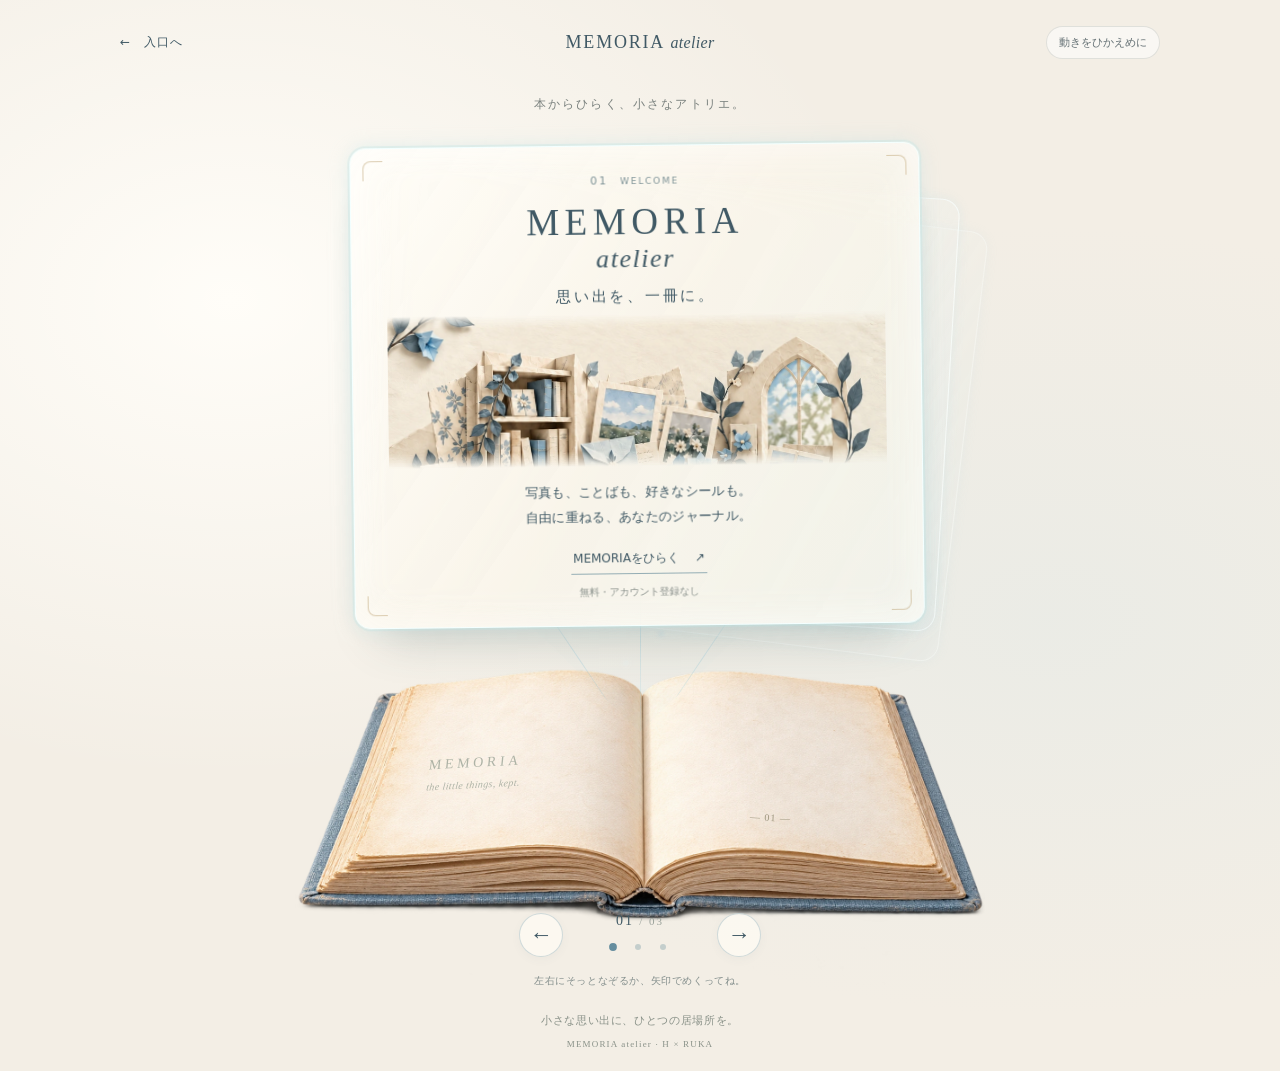
==== floating-journal.html @ fe7d0858 "Add a separate floating journal prototype with page-turn navigation" ====
<!doctype html>
<html lang="ja">
<head>
  <meta charset="utf-8">
  <meta name="viewport" content="width=device-width, initial-scale=1">
  <meta name="theme-color" content="#f7f3eb">
  <meta name="robots" content="noindex, nofollow">
  <title>浮かぶ本のアトリエ | MEMORIA atelier</title>
  <meta name="description" content="本をめくると、案内がふわっと浮かび上がるMEMORIAの小さな展示室。">
  <link rel="stylesheet" href="./floating-journal.css">
  <script src="./floating-journal.js" defer></script>
</head>
<body>
  <header class="room-header">
    <a class="back-link" href="./index.html"><span aria-hidden="true">←</span> 入口へ</a>
    <p>MEMORIA <em>atelier</em></p>
    <button class="motion-toggle" type="button" aria-pressed="false" hidden>動きをひかえめに</button>
  </header>
  <main class="exhibit">
    <p class="room-caption">本からひらく、小さなアトリエ。</p>
    <div class="scene" id="scene">
      <div class="floating-stack">
        <div class="echo-sheet echo-far" aria-hidden="true"></div>
        <div class="echo-sheet echo-near" aria-hidden="true"></div>
        <div class="floating-window" id="display" aria-busy="false">
          <span class="corner corner-tl" aria-hidden="true"></span><span class="corner corner-tr" aria-hidden="true"></span>
          <span class="corner corner-bl" aria-hidden="true"></span><span class="corner corner-br" aria-hidden="true"></span>
          <section class="panel welcome-panel" id="welcome" aria-labelledby="welcome-title">
            <p class="chapter">01 <span>WELCOME</span></p>
            <h1 id="welcome-title">MEMORIA <em>atelier</em></h1>
            <p class="intro-line">思い出を、一冊に。</p>
            <div class="paper-world" role="img" aria-label="紙の本棚や花、手紙が広がる折り紙のジャーナル"></div>
            <p class="panel-copy">写真も、ことばも、好きなシールも。<br>自由に重ねる、あなたのジャーナル。</p>
            <a class="ink-link" href="https://memoria-atelier-hxr.netlify.app/" target="_blank" rel="noopener noreferrer">MEMORIAをひらく <span aria-hidden="true">↗</span></a>
            <p class="quiet-note">無料・アカウント登録なし</p>
          </section>
          <section class="panel create-panel" id="create" aria-labelledby="create-title" hidden>
            <p class="chapter">02 <span>YOUR LITTLE WORLD</span></p>
            <h2 id="create-title">好きなものを、<br class="mobile-break">一枚に。</h2>
            <div class="little-collage" role="img" aria-label="紙に写真風の折り紙イラストとメモ、花の飾りを重ねたページづくりのイメージ">
              <div class="collage-photo"><div class="collage-photo-art"></div><span>a little memory</span></div>
              <div class="collage-note"><span>今日のかけら</span><i></i><i></i><i></i><em>好き、を集めて。</em></div>
              <img class="collage-flower" src="./assets/materials/transparent/flower-brooch.png" width="140" height="140" alt="">
              <span class="paper-tape" aria-hidden="true"></span>
            </div>
            <p class="example-caption">ページづくりのイメージ</p>
            <p class="panel-copy">写真・文字・シール・手書きを重ねて、<br>好きな場所に、好きな大きさで。</p>
            <a class="ink-link" href="./sticker-prompts.html">シールのプロンプト棚へ <span aria-hidden="true">→</span></a>
          </section>
          <section class="panel save-panel" id="save" aria-labelledby="save-title" hidden>
            <p class="chapter">03 <span>KEEP YOUR MEMORIES</span></p>
            <h2 id="save-title">大切な一冊を、<br>これからも。</h2>
            <div class="keepsake" aria-hidden="true"><div class="envelope-back"></div><div class="letter"><span>dear memories,</span><i></i><i></i><i></i></div><div class="envelope-front"></div><span class="seal">M</span></div>
            <p class="panel-copy">本や写真は、使っているブラウザの<br>端末内に保存されます。</p>
            <p class="backup-note">ときどき、本棚をバックアップ。<br>大切な一冊の、もうひとつの置き場所に。</p>
            <a class="ink-link" href="./security.html">保存と安心について <span aria-hidden="true">→</span></a>
          </section>
        </div>
      </div>
      <div class="book-base" aria-hidden="true">
        <div class="projection"><i></i><i></i><i></i><b></b></div>
        <img class="book-image" src="./assets/floating-journal/open-book.webp" width="1536" height="1024" alt="" fetchpriority="high">
        <div class="book-inscription"><span>MEMORIA</span><em>the little things, kept.</em></div>
        <div class="book-page-number">— <span id="book-number">01</span> —</div>
        <svg class="turning-leaf" viewBox="0 0 300 260" preserveAspectRatio="none"><defs><linearGradient id="leaf-paper"><stop stop-color="#c8ad86"/><stop offset=".12" stop-color="#f2e6d1"/><stop offset=".55" stop-color="#fff9ed"/><stop offset="1" stop-color="#dfc9a5"/></linearGradient><linearGradient id="leaf-fold"><stop stop-color="#937a57" stop-opacity=".3"/><stop offset=".18" stop-color="#d8bd95" stop-opacity="0"/><stop offset="1" stop-color="#80694a" stop-opacity=".1"/></linearGradient></defs><path d="M0 33 C42 0 85 0 126 4 L268 19 L300 230 C167 217 83 194 0 260Z" fill="url(#leaf-paper)" stroke="#e2cfb0"/><path d="M0 33 C42 0 85 0 126 4 L268 19 L300 230 C167 217 83 194 0 260Z" fill="url(#leaf-fold)"/></svg>
        <span class="spine-light"></span>
      </div>
    </div>
    <nav class="page-controls" aria-label="本をめくる" hidden>
      <button class="turn-button" id="previous" type="button" aria-label="前のページへ"><span aria-hidden="true">←</span></button>
      <div class="page-index"><p id="page-count">01 <span>/ 03</span></p><div class="page-dots"><button type="button" data-page="0" aria-label="1ページ目：ようこそ" aria-current="page"></button><button type="button" data-page="1" aria-label="2ページ目：ページづくり"></button><button type="button" data-page="2" aria-label="3ページ目：保存の案内"></button></div></div>
      <button class="turn-button" id="next" type="button" aria-label="次のページへ"><span aria-hidden="true">→</span></button>
    </nav>
    <p class="gesture-hint" hidden>左右にそっとなぞるか、矢印でめくってね。</p>
    <p class="sr-only" role="status" aria-live="polite" aria-atomic="true" id="page-announcement"></p>
    <noscript><p class="no-script-links"><a href="./index.html">入口のご案内へ</a> · <a href="./security.html">保存と安心について</a></p></noscript>
  </main>
  <footer class="room-footer">小さな思い出に、ひとつの居場所を。<span>MEMORIA atelier · H × RUKA</span></footer>
</body>
</html>
---- floating-journal.css ----
:root{color-scheme:light;--ink:#405965;--muted:#6f7b7e;--blue:#a7c6d7;--paper:#faf6ee;--gold:#baa580;--serif:Georgia,"Yu Mincho","Hiragino Mincho ProN","Noto Serif JP",serif}
*{box-sizing:border-box}body{margin:0;color:var(--ink);background:radial-gradient(ellipse at 18% 28%,#fffdf8 0,transparent 44%),radial-gradient(ellipse at 82% 58%,#dce7e75c,transparent 45%),#f3eee5;font-family:var(--serif);-webkit-font-smoothing:antialiased}a{color:inherit}button{font:inherit;color:inherit;cursor:pointer}button,a{-webkit-tap-highlight-color:transparent}a:focus-visible,button:focus-visible{outline:2px solid #4b879f;outline-offset:5px}button[aria-disabled=true]{cursor:default}[hidden]{display:none!important}.room-header{max-width:1100px;margin:auto;padding:24px 30px;display:grid;grid-template-columns:1fr auto 1fr;align-items:center;gap:18px}.room-header p{margin:0;font-size:18px;letter-spacing:.1em}.room-header em{font-weight:normal;font-size:16px;letter-spacing:.02em}.back-link{justify-self:start;text-decoration:none;font-family:system-ui,sans-serif;font-size:12px;letter-spacing:.08em;padding:10px 0}.back-link span{margin-right:8px}.motion-toggle{justify-self:end;border:1px solid #a3a9a34d;background:#fff8;border-radius:30px;padding:8px 12px;font:11px system-ui,sans-serif;color:#657175}.motion-toggle[aria-pressed=true]{background:#e3eced;border-color:#8eacb7}.exhibit{max-width:1000px;margin:auto;padding:0 22px;text-align:center}.room-caption{font-size:12px;letter-spacing:.18em;color:#7a817e;margin:6px 0 36px}.scene{position:relative;isolation:isolate;touch-action:pan-y;user-select:none}.floating-stack{position:relative;width:min(570px,82%);margin:auto;z-index:3;perspective:1400px;animation:rise-in 950ms both}.echo-sheet{position:absolute;inset:6% 0 4%;border:1px solid #f8ffffc9;border-radius:18px;background:linear-gradient(115deg,#fdfbf491,#d8e9ed35);box-shadow:0 0 12px #b4dce54d;pointer-events:none}.echo-near{transform:translate(23px,8px) rotate(3.5deg);opacity:.8}.echo-far{transform:translate(40px,23px) rotate(7deg);opacity:.4}.floating-window{position:relative;min-height:465px;border:1px solid #f3ffff;border-radius:16px;background:linear-gradient(125deg,#fffdf7f2,#f9f4e9e8 50%,#f1f2eae6);box-shadow:0 0 0 2px #c1e2e45c,0 0 20px #bedfe36b,0 32px 46px -28px #3b555651,inset 0 0 40px #ffffff9c;transform:rotate(-.7deg);transform-origin:50% 100%;transition:box-shadow .3s;backdrop-filter:blur(8px);-webkit-backdrop-filter:blur(8px)}.corner{position:absolute;width:20px;height:20px;border-color:#c0a7798c;border-style:solid;pointer-events:none;z-index:2}.corner-tl{left:12px;top:12px;border-width:1px 0 0 1px;border-radius:8px 0 0 0}.corner-tr{right:12px;top:12px;border-width:1px 1px 0 0;border-radius:0 8px 0 0}.corner-bl{left:12px;bottom:12px;border-width:0 0 1px 1px;border-radius:0 0 0 8px}.corner-br{right:12px;bottom:12px;border-width:0 1px 1px 0;border-radius:0 0 8px 0}.panel{padding:28px 35px 26px;min-height:465px;display:flex;flex-direction:column;align-items:center;justify-content:flex-start}.chapter{display:flex;gap:12px;align-items:center;font:11px system-ui,sans-serif;letter-spacing:.18em;color:#7d9296;margin:0 0 15px}.chapter>span{font-size:9px;letter-spacing:.2em}.panel h1{font-size:37px;letter-spacing:.15em;font-weight:normal;line-height:1.1;margin:0}.panel h1 em{display:block;font-size:26px;letter-spacing:.06em;line-height:1.2}.intro-line{font-size:15px;letter-spacing:.18em;margin:13px 0 0}.paper-world{width:100%;height:162px;background:url('./assets/origami/journal-ivory.webp') center 7%/100% auto no-repeat;mix-blend-mode:multiply;mask-image:linear-gradient(transparent,#000 8%,#000 90%,transparent);-webkit-mask-image:linear-gradient(transparent,#000 8%,#000 90%,transparent);margin:8px 0 5px}.panel-copy{font:13px/1.9 system-ui,sans-serif;letter-spacing:.025em;margin:9px 0 15px}.ink-link{font:12px/1.5 system-ui,sans-serif;text-decoration:none;border-bottom:1px solid #94adb4;padding:5px 2px 6px;display:inline-flex;align-items:center;gap:16px}.ink-link:hover{border-color:#466a7a;color:#234d60}.quiet-note{font:10px system-ui,sans-serif;color:#89908b;margin:11px 0 0}.panel h2{font-size:27px;font-weight:normal;line-height:1.6;letter-spacing:.08em;margin:4px 0 6px}.mobile-break{display:none}.little-collage{position:relative;width:100%;max-width:370px;height:215px;margin:8px 0 0}.collage-photo{position:absolute;left:4%;top:10px;width:56%;height:172px;background:#fffaf0;padding:9px 9px 21px;box-shadow:1px 5px 9px #695c3829;transform:rotate(-7deg)}.collage-photo-art{width:100%;height:100%;background:url('./assets/origami/journal-ivory.webp') center 2%/150% auto}.collage-photo span{font-size:12px;font-style:italic;line-height:20px;color:#738c95}.collage-note{position:absolute;right:2%;top:43px;width:49%;height:147px;padding:21px 15px;background:#efe7d4;box-shadow:2px 3px 8px #695c3826;transform:rotate(7deg);text-align:left}.collage-note span{font-size:12px;letter-spacing:.05em}.collage-note i{display:block;border-bottom:1px solid #b2a68d66;margin-top:13px;width:95%}.collage-note i:nth-of-type(3){width:65%}.collage-note em{font-size:10px;color:#7f8e8c;display:block;margin-top:11px}.collage-flower{position:absolute;width:82px;height:82px;object-fit:contain;right:1%;bottom:7px;transform:rotate(14deg)}.paper-tape{position:absolute;top:1px;left:19%;width:64px;height:23px;background:#b5d0d170;transform:rotate(-13deg);border:1px solid #a4c2c32e}.example-caption{font:9px system-ui,sans-serif;color:#89908b;margin:0 0 5px}.keepsake{width:195px;height:135px;position:relative;margin:17px 0 21px;transform:rotate(-5deg)}.envelope-back{position:absolute;inset:30px 0 0;background:#acc3cc;box-shadow:2px 5px 9px #52666c26;border-radius:2px}.letter{position:absolute;left:15px;right:15px;top:0;bottom:18px;background:#fff9ed;border:1px solid #d9ccb7;transform:rotate(3deg);padding:14px 14px;text-align:left;box-shadow:0 1px 4px #43545324}.letter span{font-size:13px;font-style:italic}.letter i{display:block;border-bottom:1px solid #9caeaa55;width:90%;margin-top:11px}.envelope-front{position:absolute;inset:30px 0 0;clip-path:polygon(0 0,50% 56%,100% 0,100% 100%,0 100%);background:linear-gradient(30deg,#7e9faf,#d2e1e5 49.5%,#b0cad2 50%,#dbe5e6);border:1px solid #72909f6b;border-radius:2px}.seal{position:absolute;bottom:22px;left:calc(50% - 17px);background:#d8c5a0;border:3px double #efdfb8;border-radius:50%;width:34px;height:34px;line-height:27px;color:#9a815c;font-size:15px;box-shadow:1px 2px 3px #5c696733}.backup-note{font:12px/1.9 system-ui,sans-serif;color:#7d8580;margin:0 0 18px}.book-base{width:min(740px,100%);aspect-ratio:3/1.25;position:relative;margin:23px auto 0;z-index:2;pointer-events:none;perspective:1100px}.book-image{position:absolute;top:-24%;left:0;width:100%;height:auto}.projection{position:absolute;left:22%;top:-30%;width:56%;height:65%;z-index:1;background:linear-gradient(#c9e8ec00,#c9e8ec18);clip-path:polygon(0 0,100% 0,50% 100%);opacity:.65}.projection i{position:absolute;height:120%;width:1px;bottom:-10%;left:50%;transform-origin:50% 100%;background:linear-gradient(transparent,#97c9da85,transparent);transform:rotate(-34deg)}.projection i:nth-child(2){transform:rotate(34deg)}.projection i:nth-child(3){transform:rotate(0)}.projection b{position:absolute;width:4px;height:4px;background:#e9fbff;top:32%;left:35%;border-radius:50%;box-shadow:0 0 7px #95dafa,77px 27px 4px #b7dce9,42px 56px 5px #e5f6ff}.book-inscription{position:absolute;left:10%;top:43%;width:32%;transform:rotate(-3deg) skewX(-9deg);color:#8e998c;display:flex;flex-direction:column;gap:8px;opacity:.7}.book-inscription span{font-size:clamp(9px,1.6vw,14px);letter-spacing:.26em}.book-inscription em{font-size:clamp(6px,1.2vw,10px);letter-spacing:.04em}.book-page-number{position:absolute;left:66%;top:63%;font-size:10px;letter-spacing:.1em;color:#9e967f;transform:rotate(3deg)}.spine-light{position:absolute;top:18%;left:49.3%;width:1.4%;height:48%;background:#cbecf7;opacity:.25;filter:blur(4px);border-radius:50%}.turning-leaf{position:absolute;left:50%;top:14%;width:44%;height:69%;visibility:hidden;transform-origin:0 50%;z-index:4;backface-visibility:visible;filter:drop-shadow(1px 5px 3px #735e4926)}.turn-forward .turning-leaf{visibility:visible;animation:leaf-forward 760ms cubic-bezier(.3,.08,.27,1) both}.turn-back .turning-leaf{visibility:visible;animation:leaf-back 760ms cubic-bezier(.3,.08,.27,1) both}.leaving .floating-window{animation:panel-out 270ms ease-in both}.arriving .floating-window{animation:panel-in 510ms cubic-bezier(.16,.7,.32,1) both}.turn-forward .projection,.turn-back .projection{animation:light-breathe 760ms both}.page-controls{display:flex;align-items:center;justify-content:center;gap:37px;position:relative;margin:-6px auto 0;z-index:5}.turn-button{border:1px solid #9db7bf77;background:#fffcf6b3;border-radius:50%;width:44px;height:44px;box-shadow:0 3px 10px #5d707b0c;font-size:23px;line-height:1;transition:background .2s,transform .2s}.turn-button:hover{background:#e4eff0;transform:translateY(-2px)}.turn-button:active{transform:scale(.95)}.page-index{min-width:80px}#page-count{font-size:14px;letter-spacing:.14em;margin:0 0 8px}#page-count span{color:#9aa19a;font-size:11px}.page-dots{display:flex;gap:3px;justify-content:center}.page-dots button{width:22px;height:20px;border:0;background:transparent;padding:6px}.page-dots button:after{content:"";display:block;width:6px;height:6px;background:#c4cecc;border-radius:50%;transition:background .2s,transform .2s}.page-dots button[aria-current=page]:after{background:#658d9e;transform:scale(1.3)}.gesture-hint{font:10px/1.6 system-ui,sans-serif;letter-spacing:.06em;color:#838e8c;margin:16px 0 0}.room-footer{text-align:center;font-size:11px;color:#8a9289;letter-spacing:.06em;padding:29px 15px 22px}.room-footer span{display:block;font-size:9px;margin-top:11px;letter-spacing:.13em}.sr-only{position:absolute;width:1px;height:1px;overflow:hidden;clip-path:inset(50%);white-space:nowrap}.no-script-links{font-size:12px}.reduce-motion .floating-stack{animation:none}.reduce-motion .floating-window{transform:none}.reduce-motion .echo-sheet{transition:none}
@keyframes rise-in{from{opacity:0;transform:translateY(25px)}to{opacity:1;transform:translateY(0)}}
@keyframes leaf-forward{0%{transform:rotateY(0deg);opacity:0}10%{opacity:1}46%{transform:rotateY(-83deg) rotateZ(-4deg) scaleY(1.1)}90%{opacity:1}100%{transform:rotateY(-180deg);opacity:0}}
@keyframes leaf-back{0%{transform:rotateY(-180deg);opacity:0}10%{opacity:1}46%{transform:rotateY(-83deg) rotateZ(-4deg) scaleY(1.1)}90%{opacity:1}100%{transform:rotateY(0deg);opacity:0}}
@keyframes panel-out{from{opacity:1;transform:rotate(-.7deg) translateY(0)}to{opacity:0;transform:rotate(1deg) translateY(20px) scale(.97)}}
@keyframes panel-in{from{opacity:0;transform:translateY(25px) scale(.97)}to{opacity:1;transform:rotate(-.7deg) translateY(0) scale(1)}}
@keyframes light-breathe{0%,100%{opacity:.65}40%{opacity:.1}70%{opacity:1}}
@media(min-width:900px){.exhibit{padding-top:5px}.book-base{margin-top:5px;width:690px}.room-caption{margin-bottom:32px}.floating-window,.panel{min-height:455px}.room-footer{padding-top:24px}.paper-world{height:152px}}
@media(max-width:600px){.room-header{padding:15px 18px;grid-template-columns:1fr auto;gap:8px}.room-header p{font-size:14px;grid-column:2;grid-row:1}.room-header em{font-size:13px}.motion-toggle{grid-column:2;grid-row:2;font-size:10px;padding:6px 9px}.back-link{grid-row:1 / span 2}.exhibit{padding:0 16px}.room-caption{font-size:10px;margin:4px 0 26px;letter-spacing:.12em}.floating-stack{width:calc(100% - 12px);max-width:440px}.echo-near{transform:translate(9px,5px) rotate(2deg)}.echo-far{transform:translate(14px,13px) rotate(3.5deg)}.floating-window,.panel{min-height:407px}.floating-window{border-radius:12px;transform:rotate(-.5deg)}.panel{padding:23px 21px 22px}.chapter{font-size:10px;margin-bottom:14px}.chapter>span{font-size:8px}.panel h1{font-size:30px;letter-spacing:.12em}.panel h1 em{font-size:24px}.intro-line{font-size:13px;margin:12px 0 3px}.paper-world{height:125px;background-size:110% auto;background-position:center 8%;margin:7px 0 1px}.panel-copy{font-size:11.5px;margin:9px 0 12px;line-height:1.9}.ink-link{font-size:11px;gap:10px}.quiet-note{font-size:9px;margin-top:10px}.panel h2{font-size:23px;line-height:1.5;margin:1px 0 5px}.little-collage{height:183px;margin-top:8px}.collage-photo{height:146px;padding:7px 7px 20px;left:1%;width:59%}.collage-note{height:128px;right:0;top:35px;width:50%;padding:15px 11px}.collage-note span{font-size:10px}.collage-note em{font-size:9px}.collage-note i{margin-top:11px}.collage-flower{width:68px;height:68px;right:-5px;bottom:1px}.example-caption{font-size:8px;margin:0 0 5px}.paper-tape{width:50px;height:19px}.keepsake{width:165px;height:117px;margin:16px 0}.letter{padding:10px}.letter span{font-size:11px}.backup-note{font-size:11px;margin-bottom:13px}.book-base{width:calc(100% + 24px);max-width:none;margin:24px -12px 0;aspect-ratio:3/1.25}.projection{top:-46%;height:85%}.book-inscription{top:42%;gap:5px}.book-inscription span{font-size:8px}.book-inscription em{font-size:6px}.book-page-number{font-size:8px}.page-controls{margin:4px auto 0;gap:27px}.gesture-hint{font-size:9px;margin-top:13px}.room-footer{padding-top:23px;font-size:10px}.room-footer span{font-size:8px}.corner{width:16px;height:16px}}
@media(max-width:350px){.exhibit{padding:0 12px}.room-header{padding:12px 15px}.room-caption{margin-bottom:23px}.panel{padding:21px 17px 20px}.panel h1{font-size:28px}.panel h2{font-size:21px}.paper-world{height:116px}.panel-copy{font-size:10.5px}.floating-window,.panel{min-height:397px}.little-collage{height:176px}.ink-link{font-size:10.5px}.backup-note{font-size:10px}}
@media(prefers-reduced-motion:reduce){*,*:before,*:after{animation:none!important;transition:none!important;scroll-behavior:auto!important}.floating-window{transform:none}.turning-leaf{display:none}}
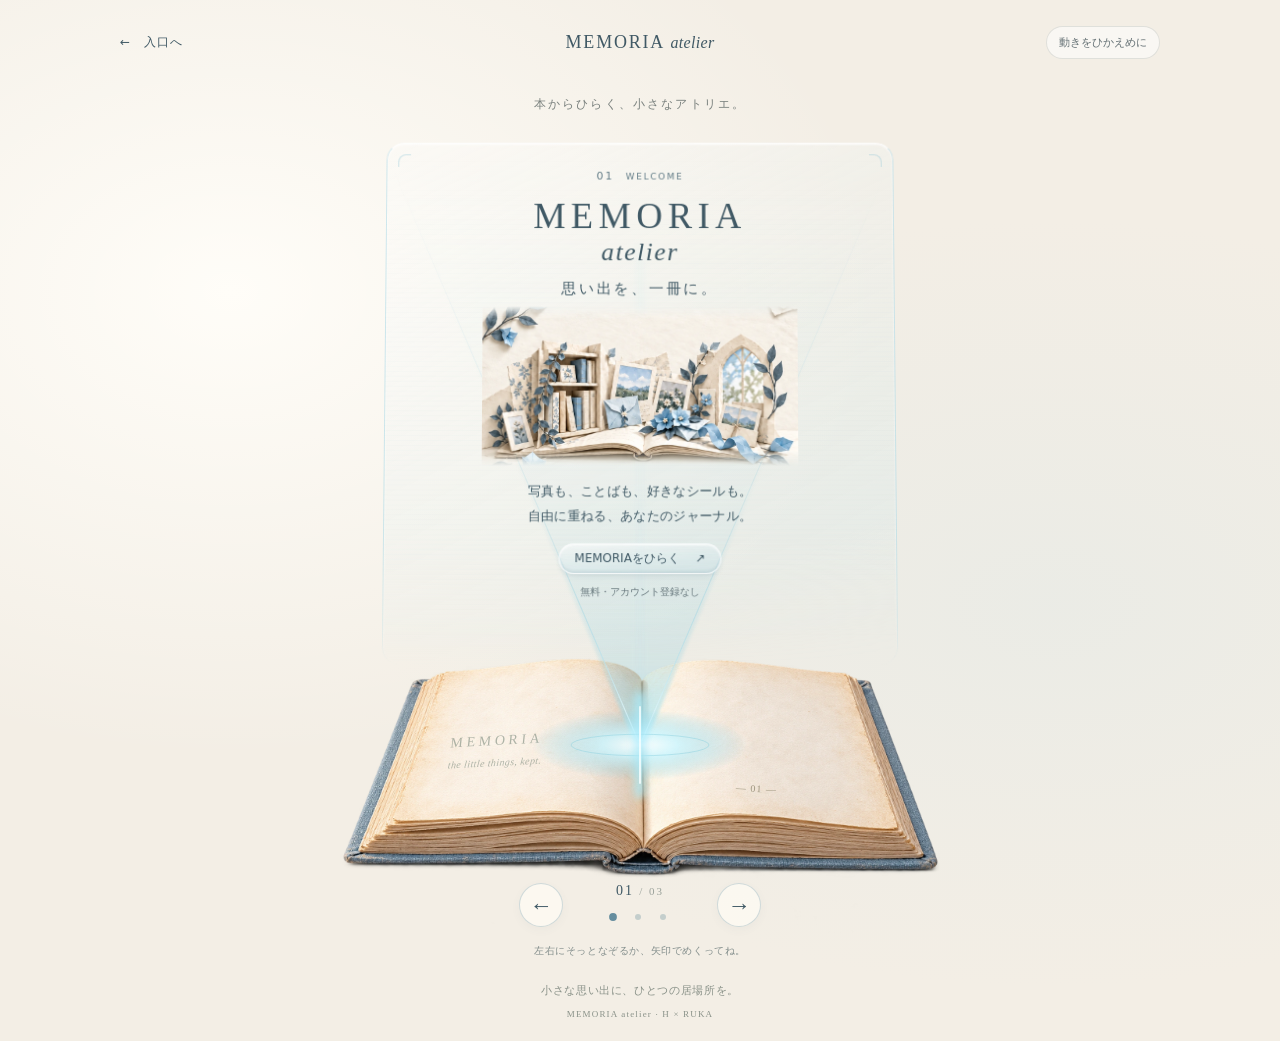
==== commit e633612d: "Connect floating journal hologram to the book's light source" ====
--- a/floating-journal.html
+++ b/floating-journal.html
@@ -19,9 +19,39 @@
   <main class="exhibit">
     <p class="room-caption">本からひらく、小さなアトリエ。</p>
     <div class="scene" id="scene">
+      <svg class="projector" id="projector" aria-hidden="true" focusable="false" preserveAspectRatio="none">
+        <defs>
+          <linearGradient id="projection-air" x1="0" y1="0" x2="0" y2="1">
+            <stop stop-color="#b9e7f0" stop-opacity="0"/>
+            <stop offset=".55" stop-color="#8dcbdc" stop-opacity=".06"/>
+            <stop offset=".86" stop-color="#79c8df" stop-opacity=".22"/>
+            <stop offset="1" stop-color="#b4edfa" stop-opacity=".7"/>
+          </linearGradient>
+          <linearGradient id="projection-ray" x1="0" y1="0" x2="0" y2="1">
+            <stop stop-color="#87c8dc" stop-opacity="0"/>
+            <stop offset=".67" stop-color="#6dbdd4" stop-opacity=".2"/>
+            <stop offset="1" stop-color="#f4ffff" stop-opacity=".95"/>
+          </linearGradient>
+          <radialGradient id="projection-glow">
+            <stop stop-color="#ffffff" stop-opacity=".95"/>
+            <stop offset=".35" stop-color="#c9f5ff" stop-opacity=".8"/>
+            <stop offset="1" stop-color="#81cfe6" stop-opacity="0"/>
+          </radialGradient>
+        </defs>
+        <g class="projector-beam">
+          <path id="beam-volume" fill="url(#projection-air)"/>
+          <path id="beam-left" class="beam-ray"/>
+          <path id="beam-center" class="beam-ray beam-center"/>
+          <path id="beam-right" class="beam-ray"/>
+        </g>
+        <g class="projector-source">
+          <ellipse id="source-halo" fill="url(#projection-glow)"/>
+          <ellipse id="source-ring" class="source-ring"/>
+          <path id="source-spine" class="source-spine"/>
+          <path id="source-core" class="source-core"/>
+        </g>
+      </svg>
       <div class="floating-stack">
-        <div class="echo-sheet echo-far" aria-hidden="true"></div>
-        <div class="echo-sheet echo-near" aria-hidden="true"></div>
         <div class="floating-window" id="display" aria-busy="false">
           <span class="corner corner-tl" aria-hidden="true"></span><span class="corner corner-tr" aria-hidden="true"></span>
           <span class="corner corner-bl" aria-hidden="true"></span><span class="corner corner-br" aria-hidden="true"></span>
@@ -58,12 +88,10 @@
         </div>
       </div>
       <div class="book-base" aria-hidden="true">
-        <div class="projection"><i></i><i></i><i></i><b></b></div>
         <img class="book-image" src="./assets/floating-journal/open-book.webp" width="1536" height="1024" alt="" fetchpriority="high">
         <div class="book-inscription"><span>MEMORIA</span><em>the little things, kept.</em></div>
         <div class="book-page-number">— <span id="book-number">01</span> —</div>
         <svg class="turning-leaf" viewBox="0 0 300 260" preserveAspectRatio="none"><defs><linearGradient id="leaf-paper"><stop stop-color="#c8ad86"/><stop offset=".12" stop-color="#f2e6d1"/><stop offset=".55" stop-color="#fff9ed"/><stop offset="1" stop-color="#dfc9a5"/></linearGradient><linearGradient id="leaf-fold"><stop stop-color="#937a57" stop-opacity=".3"/><stop offset=".18" stop-color="#d8bd95" stop-opacity="0"/><stop offset="1" stop-color="#80694a" stop-opacity=".1"/></linearGradient></defs><path d="M0 33 C42 0 85 0 126 4 L268 19 L300 230 C167 217 83 194 0 260Z" fill="url(#leaf-paper)" stroke="#e2cfb0"/><path d="M0 33 C42 0 85 0 126 4 L268 19 L300 230 C167 217 83 194 0 260Z" fill="url(#leaf-fold)"/></svg>
-        <span class="spine-light"></span>
       </div>
     </div>
     <nav class="page-controls" aria-label="本をめくる" hidden>
--- a/floating-journal.css
+++ b/floating-journal.css
@@ -1,12 +1,188 @@
 :root{color-scheme:light;--ink:#405965;--muted:#6f7b7e;--blue:#a7c6d7;--paper:#faf6ee;--gold:#baa580;--serif:Georgia,"Yu Mincho","Hiragino Mincho ProN","Noto Serif JP",serif}
-*{box-sizing:border-box}body{margin:0;color:var(--ink);background:radial-gradient(ellipse at 18% 28%,#fffdf8 0,transparent 44%),radial-gradient(ellipse at 82% 58%,#dce7e75c,transparent 45%),#f3eee5;font-family:var(--serif);-webkit-font-smoothing:antialiased}a{color:inherit}button{font:inherit;color:inherit;cursor:pointer}button,a{-webkit-tap-highlight-color:transparent}a:focus-visible,button:focus-visible{outline:2px solid #4b879f;outline-offset:5px}button[aria-disabled=true]{cursor:default}[hidden]{display:none!important}.room-header{max-width:1100px;margin:auto;padding:24px 30px;display:grid;grid-template-columns:1fr auto 1fr;align-items:center;gap:18px}.room-header p{margin:0;font-size:18px;letter-spacing:.1em}.room-header em{font-weight:normal;font-size:16px;letter-spacing:.02em}.back-link{justify-self:start;text-decoration:none;font-family:system-ui,sans-serif;font-size:12px;letter-spacing:.08em;padding:10px 0}.back-link span{margin-right:8px}.motion-toggle{justify-self:end;border:1px solid #a3a9a34d;background:#fff8;border-radius:30px;padding:8px 12px;font:11px system-ui,sans-serif;color:#657175}.motion-toggle[aria-pressed=true]{background:#e3eced;border-color:#8eacb7}.exhibit{max-width:1000px;margin:auto;padding:0 22px;text-align:center}.room-caption{font-size:12px;letter-spacing:.18em;color:#7a817e;margin:6px 0 36px}.scene{position:relative;isolation:isolate;touch-action:pan-y;user-select:none}.floating-stack{position:relative;width:min(570px,82%);margin:auto;z-index:3;perspective:1400px;animation:rise-in 950ms both}.echo-sheet{position:absolute;inset:6% 0 4%;border:1px solid #f8ffffc9;border-radius:18px;background:linear-gradient(115deg,#fdfbf491,#d8e9ed35);box-shadow:0 0 12px #b4dce54d;pointer-events:none}.echo-near{transform:translate(23px,8px) rotate(3.5deg);opacity:.8}.echo-far{transform:translate(40px,23px) rotate(7deg);opacity:.4}.floating-window{position:relative;min-height:465px;border:1px solid #f3ffff;border-radius:16px;background:linear-gradient(125deg,#fffdf7f2,#f9f4e9e8 50%,#f1f2eae6);box-shadow:0 0 0 2px #c1e2e45c,0 0 20px #bedfe36b,0 32px 46px -28px #3b555651,inset 0 0 40px #ffffff9c;transform:rotate(-.7deg);transform-origin:50% 100%;transition:box-shadow .3s;backdrop-filter:blur(8px);-webkit-backdrop-filter:blur(8px)}.corner{position:absolute;width:20px;height:20px;border-color:#c0a7798c;border-style:solid;pointer-events:none;z-index:2}.corner-tl{left:12px;top:12px;border-width:1px 0 0 1px;border-radius:8px 0 0 0}.corner-tr{right:12px;top:12px;border-width:1px 1px 0 0;border-radius:0 8px 0 0}.corner-bl{left:12px;bottom:12px;border-width:0 0 1px 1px;border-radius:0 0 0 8px}.corner-br{right:12px;bottom:12px;border-width:0 1px 1px 0;border-radius:0 0 8px 0}.panel{padding:28px 35px 26px;min-height:465px;display:flex;flex-direction:column;align-items:center;justify-content:flex-start}.chapter{display:flex;gap:12px;align-items:center;font:11px system-ui,sans-serif;letter-spacing:.18em;color:#7d9296;margin:0 0 15px}.chapter>span{font-size:9px;letter-spacing:.2em}.panel h1{font-size:37px;letter-spacing:.15em;font-weight:normal;line-height:1.1;margin:0}.panel h1 em{display:block;font-size:26px;letter-spacing:.06em;line-height:1.2}.intro-line{font-size:15px;letter-spacing:.18em;margin:13px 0 0}.paper-world{width:100%;height:162px;background:url('./assets/origami/journal-ivory.webp') center 7%/100% auto no-repeat;mix-blend-mode:multiply;mask-image:linear-gradient(transparent,#000 8%,#000 90%,transparent);-webkit-mask-image:linear-gradient(transparent,#000 8%,#000 90%,transparent);margin:8px 0 5px}.panel-copy{font:13px/1.9 system-ui,sans-serif;letter-spacing:.025em;margin:9px 0 15px}.ink-link{font:12px/1.5 system-ui,sans-serif;text-decoration:none;border-bottom:1px solid #94adb4;padding:5px 2px 6px;display:inline-flex;align-items:center;gap:16px}.ink-link:hover{border-color:#466a7a;color:#234d60}.quiet-note{font:10px system-ui,sans-serif;color:#89908b;margin:11px 0 0}.panel h2{font-size:27px;font-weight:normal;line-height:1.6;letter-spacing:.08em;margin:4px 0 6px}.mobile-break{display:none}.little-collage{position:relative;width:100%;max-width:370px;height:215px;margin:8px 0 0}.collage-photo{position:absolute;left:4%;top:10px;width:56%;height:172px;background:#fffaf0;padding:9px 9px 21px;box-shadow:1px 5px 9px #695c3829;transform:rotate(-7deg)}.collage-photo-art{width:100%;height:100%;background:url('./assets/origami/journal-ivory.webp') center 2%/150% auto}.collage-photo span{font-size:12px;font-style:italic;line-height:20px;color:#738c95}.collage-note{position:absolute;right:2%;top:43px;width:49%;height:147px;padding:21px 15px;background:#efe7d4;box-shadow:2px 3px 8px #695c3826;transform:rotate(7deg);text-align:left}.collage-note span{font-size:12px;letter-spacing:.05em}.collage-note i{display:block;border-bottom:1px solid #b2a68d66;margin-top:13px;width:95%}.collage-note i:nth-of-type(3){width:65%}.collage-note em{font-size:10px;color:#7f8e8c;display:block;margin-top:11px}.collage-flower{position:absolute;width:82px;height:82px;object-fit:contain;right:1%;bottom:7px;transform:rotate(14deg)}.paper-tape{position:absolute;top:1px;left:19%;width:64px;height:23px;background:#b5d0d170;transform:rotate(-13deg);border:1px solid #a4c2c32e}.example-caption{font:9px system-ui,sans-serif;color:#89908b;margin:0 0 5px}.keepsake{width:195px;height:135px;position:relative;margin:17px 0 21px;transform:rotate(-5deg)}.envelope-back{position:absolute;inset:30px 0 0;background:#acc3cc;box-shadow:2px 5px 9px #52666c26;border-radius:2px}.letter{position:absolute;left:15px;right:15px;top:0;bottom:18px;background:#fff9ed;border:1px solid #d9ccb7;transform:rotate(3deg);padding:14px 14px;text-align:left;box-shadow:0 1px 4px #43545324}.letter span{font-size:13px;font-style:italic}.letter i{display:block;border-bottom:1px solid #9caeaa55;width:90%;margin-top:11px}.envelope-front{position:absolute;inset:30px 0 0;clip-path:polygon(0 0,50% 56%,100% 0,100% 100%,0 100%);background:linear-gradient(30deg,#7e9faf,#d2e1e5 49.5%,#b0cad2 50%,#dbe5e6);border:1px solid #72909f6b;border-radius:2px}.seal{position:absolute;bottom:22px;left:calc(50% - 17px);background:#d8c5a0;border:3px double #efdfb8;border-radius:50%;width:34px;height:34px;line-height:27px;color:#9a815c;font-size:15px;box-shadow:1px 2px 3px #5c696733}.backup-note{font:12px/1.9 system-ui,sans-serif;color:#7d8580;margin:0 0 18px}.book-base{width:min(740px,100%);aspect-ratio:3/1.25;position:relative;margin:23px auto 0;z-index:2;pointer-events:none;perspective:1100px}.book-image{position:absolute;top:-24%;left:0;width:100%;height:auto}.projection{position:absolute;left:22%;top:-30%;width:56%;height:65%;z-index:1;background:linear-gradient(#c9e8ec00,#c9e8ec18);clip-path:polygon(0 0,100% 0,50% 100%);opacity:.65}.projection i{position:absolute;height:120%;width:1px;bottom:-10%;left:50%;transform-origin:50% 100%;background:linear-gradient(transparent,#97c9da85,transparent);transform:rotate(-34deg)}.projection i:nth-child(2){transform:rotate(34deg)}.projection i:nth-child(3){transform:rotate(0)}.projection b{position:absolute;width:4px;height:4px;background:#e9fbff;top:32%;left:35%;border-radius:50%;box-shadow:0 0 7px #95dafa,77px 27px 4px #b7dce9,42px 56px 5px #e5f6ff}.book-inscription{position:absolute;left:10%;top:43%;width:32%;transform:rotate(-3deg) skewX(-9deg);color:#8e998c;display:flex;flex-direction:column;gap:8px;opacity:.7}.book-inscription span{font-size:clamp(9px,1.6vw,14px);letter-spacing:.26em}.book-inscription em{font-size:clamp(6px,1.2vw,10px);letter-spacing:.04em}.book-page-number{position:absolute;left:66%;top:63%;font-size:10px;letter-spacing:.1em;color:#9e967f;transform:rotate(3deg)}.spine-light{position:absolute;top:18%;left:49.3%;width:1.4%;height:48%;background:#cbecf7;opacity:.25;filter:blur(4px);border-radius:50%}.turning-leaf{position:absolute;left:50%;top:14%;width:44%;height:69%;visibility:hidden;transform-origin:0 50%;z-index:4;backface-visibility:visible;filter:drop-shadow(1px 5px 3px #735e4926)}.turn-forward .turning-leaf{visibility:visible;animation:leaf-forward 760ms cubic-bezier(.3,.08,.27,1) both}.turn-back .turning-leaf{visibility:visible;animation:leaf-back 760ms cubic-bezier(.3,.08,.27,1) both}.leaving .floating-window{animation:panel-out 270ms ease-in both}.arriving .floating-window{animation:panel-in 510ms cubic-bezier(.16,.7,.32,1) both}.turn-forward .projection,.turn-back .projection{animation:light-breathe 760ms both}.page-controls{display:flex;align-items:center;justify-content:center;gap:37px;position:relative;margin:-6px auto 0;z-index:5}.turn-button{border:1px solid #9db7bf77;background:#fffcf6b3;border-radius:50%;width:44px;height:44px;box-shadow:0 3px 10px #5d707b0c;font-size:23px;line-height:1;transition:background .2s,transform .2s}.turn-button:hover{background:#e4eff0;transform:translateY(-2px)}.turn-button:active{transform:scale(.95)}.page-index{min-width:80px}#page-count{font-size:14px;letter-spacing:.14em;margin:0 0 8px}#page-count span{color:#9aa19a;font-size:11px}.page-dots{display:flex;gap:3px;justify-content:center}.page-dots button{width:22px;height:20px;border:0;background:transparent;padding:6px}.page-dots button:after{content:"";display:block;width:6px;height:6px;background:#c4cecc;border-radius:50%;transition:background .2s,transform .2s}.page-dots button[aria-current=page]:after{background:#658d9e;transform:scale(1.3)}.gesture-hint{font:10px/1.6 system-ui,sans-serif;letter-spacing:.06em;color:#838e8c;margin:16px 0 0}.room-footer{text-align:center;font-size:11px;color:#8a9289;letter-spacing:.06em;padding:29px 15px 22px}.room-footer span{display:block;font-size:9px;margin-top:11px;letter-spacing:.13em}.sr-only{position:absolute;width:1px;height:1px;overflow:hidden;clip-path:inset(50%);white-space:nowrap}.no-script-links{font-size:12px}.reduce-motion .floating-stack{animation:none}.reduce-motion .floating-window{transform:none}.reduce-motion .echo-sheet{transition:none}
-@keyframes rise-in{from{opacity:0;transform:translateY(25px)}to{opacity:1;transform:translateY(0)}}
+*{box-sizing:border-box}body{margin:0;color:var(--ink);background:radial-gradient(ellipse at 18% 28%,#fffdf8 0,transparent 44%),radial-gradient(ellipse at 82% 58%,#dce7e75c,transparent 45%),#f3eee5;font-family:var(--serif);-webkit-font-smoothing:antialiased}a{color:inherit}button{font:inherit;color:inherit;cursor:pointer}button,a{-webkit-tap-highlight-color:transparent}a:focus-visible,button:focus-visible{outline:2px solid #4b879f;outline-offset:5px}button[aria-disabled=true]{cursor:default}[hidden]{display:none!important}.room-header{max-width:1100px;margin:auto;padding:24px 30px;display:grid;grid-template-columns:1fr auto 1fr;align-items:center;gap:18px}.room-header p{margin:0;font-size:18px;letter-spacing:.1em}.room-header em{font-weight:normal;font-size:16px;letter-spacing:.02em}.back-link{justify-self:start;text-decoration:none;font-family:system-ui,sans-serif;font-size:12px;letter-spacing:.08em;padding:10px 0}.back-link span{margin-right:8px}.motion-toggle{justify-self:end;border:1px solid #a3a9a34d;background:#fff8;border-radius:30px;padding:8px 12px;font:11px system-ui,sans-serif;color:#657175}.motion-toggle[aria-pressed=true]{background:#e3eced;border-color:#8eacb7}.exhibit{max-width:1000px;margin:auto;padding:0 22px;text-align:center}.room-caption{font-size:12px;letter-spacing:.18em;color:#7a817e;margin:6px 0 36px}.scene{position:relative;isolation:isolate;touch-action:pan-y;user-select:none}.floating-stack{position:relative;width:min(570px,82%);margin:auto;z-index:3;perspective:1400px;animation:rise-in 1200ms cubic-bezier(.16,.7,.24,1) both}.echo-sheet{position:absolute;inset:6% 0 4%;border:1px solid #f8ffffc9;border-radius:18px;background:linear-gradient(115deg,#fdfbf491,#d8e9ed35);box-shadow:0 0 12px #b4dce54d;pointer-events:none}.echo-near{transform:translate(23px,8px) rotate(3.5deg);opacity:.8}.echo-far{transform:translate(40px,23px) rotate(7deg);opacity:.4}.floating-window{position:relative;min-height:530px;border:1px solid #f3ffff;border-radius:16px;background:linear-gradient(125deg,#fffdf7f2,#f9f4e9e8 50%,#f1f2eae6);box-shadow:0 0 0 2px #c1e2e45c,0 0 20px #bedfe36b,0 32px 46px -28px #3b555651,inset 0 0 40px #ffffff9c;transform:rotate(-.7deg);transform-origin:50% 100%;transition:box-shadow .3s;backdrop-filter:blur(8px);-webkit-backdrop-filter:blur(8px)}.corner{position:absolute;width:20px;height:20px;border-color:#c0a7798c;border-style:solid;pointer-events:none;z-index:2}.corner-tl{left:12px;top:12px;border-width:1px 0 0 1px;border-radius:8px 0 0 0}.corner-tr{right:12px;top:12px;border-width:1px 1px 0 0;border-radius:0 8px 0 0}.corner-bl{left:12px;bottom:12px;border-width:0 0 1px 1px;border-radius:0 0 0 8px}.corner-br{right:12px;bottom:12px;border-width:0 1px 1px 0;border-radius:0 0 8px 0}.panel{padding:28px 35px 26px;min-height:530px;display:flex;flex-direction:column;align-items:center;justify-content:flex-start}.chapter{display:flex;gap:12px;align-items:center;font:11px system-ui,sans-serif;letter-spacing:.18em;color:#7d9296;margin:0 0 15px}.chapter>span{font-size:9px;letter-spacing:.2em}.panel h1{font-size:37px;letter-spacing:.15em;font-weight:normal;line-height:1.1;margin:0}.panel h1 em{display:block;font-size:26px;letter-spacing:.06em;line-height:1.2}.intro-line{font-size:15px;letter-spacing:.18em;margin:13px 0 0}.paper-world{width:320px;max-width:100%;height:162px;background:url('./assets/origami/journal-ivory.webp') center 5%/100% auto no-repeat;mix-blend-mode:multiply;mask-image:linear-gradient(transparent,#000 8%,#000 90%,transparent);-webkit-mask-image:linear-gradient(transparent,#000 8%,#000 90%,transparent);margin:8px 0 5px}.panel-copy{font:13px/1.9 system-ui,sans-serif;letter-spacing:.025em;margin:9px 0 15px}.ink-link{font:12px/1.5 system-ui,sans-serif;text-decoration:none;border-bottom:1px solid #94adb4;padding:5px 2px 6px;display:inline-flex;align-items:center;gap:16px}.ink-link:hover{border-color:#466a7a;color:#234d60}.quiet-note{font:10px system-ui,sans-serif;color:#89908b;margin:11px 0 0}.panel h2{font-size:27px;font-weight:normal;line-height:1.6;letter-spacing:.08em;margin:4px 0 6px}.mobile-break{display:none}.little-collage{position:relative;width:100%;max-width:370px;height:215px;margin:8px 0 0}.collage-photo{position:absolute;left:4%;top:10px;width:56%;height:172px;background:#fffaf0;padding:9px 9px 21px;box-shadow:1px 5px 9px #695c3829;transform:rotate(-7deg)}.collage-photo-art{width:100%;height:100%;background:url('./assets/origami/journal-ivory.webp') center 2%/150% auto}.collage-photo span{font-size:12px;font-style:italic;line-height:20px;color:#738c95}.collage-note{position:absolute;right:2%;top:43px;width:49%;height:147px;padding:21px 15px;background:#efe7d4;box-shadow:2px 3px 8px #695c3826;transform:rotate(7deg);text-align:left}.collage-note span{font-size:12px;letter-spacing:.05em}.collage-note i{display:block;border-bottom:1px solid #b2a68d66;margin-top:13px;width:95%}.collage-note i:nth-of-type(3){width:65%}.collage-note em{font-size:10px;color:#7f8e8c;display:block;margin-top:11px}.collage-flower{position:absolute;width:82px;height:82px;object-fit:contain;right:1%;bottom:7px;transform:rotate(14deg)}.paper-tape{position:absolute;top:1px;left:19%;width:64px;height:23px;background:#b5d0d170;transform:rotate(-13deg);border:1px solid #a4c2c32e}.example-caption{font:9px system-ui,sans-serif;color:#89908b;margin:0 0 5px}.keepsake{width:195px;height:135px;position:relative;margin:17px 0 21px;transform:rotate(-5deg)}.envelope-back{position:absolute;inset:30px 0 0;background:#acc3cc;box-shadow:2px 5px 9px #52666c26;border-radius:2px}.letter{position:absolute;left:15px;right:15px;top:0;bottom:18px;background:#fff9ed;border:1px solid #d9ccb7;transform:rotate(3deg);padding:14px 14px;text-align:left;box-shadow:0 1px 4px #43545324}.letter span{font-size:13px;font-style:italic}.letter i{display:block;border-bottom:1px solid #9caeaa55;width:90%;margin-top:11px}.envelope-front{position:absolute;inset:30px 0 0;clip-path:polygon(0 0,50% 56%,100% 0,100% 100%,0 100%);background:linear-gradient(30deg,#7e9faf,#d2e1e5 49.5%,#b0cad2 50%,#dbe5e6);border:1px solid #72909f6b;border-radius:2px}.seal{position:absolute;bottom:22px;left:calc(50% - 17px);background:#d8c5a0;border:3px double #efdfb8;border-radius:50%;width:34px;height:34px;line-height:27px;color:#9a815c;font-size:15px;box-shadow:1px 2px 3px #5c696733}.backup-note{font:12px/1.9 system-ui,sans-serif;color:#7d8580;margin:0 0 18px}.book-base{width:min(740px,100%);aspect-ratio:3/1.25;position:relative;margin:23px auto 0;z-index:2;pointer-events:none;perspective:1100px}.book-image{position:absolute;top:-24%;left:0;width:100%;height:auto}.projection{position:absolute;left:22%;top:-30%;width:56%;height:65%;z-index:1;background:linear-gradient(#c9e8ec00,#c9e8ec18);clip-path:polygon(0 0,100% 0,50% 100%);opacity:.65}.projection i{position:absolute;height:120%;width:1px;bottom:-10%;left:50%;transform-origin:50% 100%;background:linear-gradient(transparent,#97c9da85,transparent);transform:rotate(-34deg)}.projection i:nth-child(2){transform:rotate(34deg)}.projection i:nth-child(3){transform:rotate(0)}.projection b{position:absolute;width:4px;height:4px;background:#e9fbff;top:32%;left:35%;border-radius:50%;box-shadow:0 0 7px #95dafa,77px 27px 4px #b7dce9,42px 56px 5px #e5f6ff}.book-inscription{position:absolute;left:10%;top:43%;width:32%;transform:rotate(-3deg) skewX(-9deg);color:#8e998c;display:flex;flex-direction:column;gap:8px;opacity:.7}.book-inscription span{font-size:clamp(9px,1.6vw,14px);letter-spacing:.26em}.book-inscription em{font-size:clamp(6px,1.2vw,10px);letter-spacing:.04em}.book-page-number{position:absolute;left:66%;top:63%;font-size:10px;letter-spacing:.1em;color:#9e967f;transform:rotate(3deg)}.spine-light{position:absolute;top:18%;left:49.3%;width:1.4%;height:48%;background:#cbecf7;opacity:.25;filter:blur(4px);border-radius:50%}.turning-leaf{position:absolute;left:50%;top:14%;width:44%;height:69%;visibility:hidden;transform-origin:0 50%;z-index:4;backface-visibility:visible;filter:drop-shadow(1px 5px 3px #735e4926)}.turn-forward .turning-leaf{visibility:visible;animation:leaf-forward 760ms cubic-bezier(.3,.08,.27,1) both}.turn-back .turning-leaf{visibility:visible;animation:leaf-back 760ms cubic-bezier(.3,.08,.27,1) both}.leaving .floating-window{animation:panel-out 220ms ease-in both}.arriving .floating-window{animation:panel-in 1080ms cubic-bezier(.16,.7,.24,1) both}.turn-forward .projection,.turn-back .projection{animation:light-breathe 1100ms both}.page-controls{display:flex;align-items:center;justify-content:center;gap:37px;position:relative;margin:-6px auto 0;z-index:5}.turn-button{border:1px solid #9db7bf77;background:#fffcf6b3;border-radius:50%;width:44px;height:44px;box-shadow:0 3px 10px #5d707b0c;font-size:23px;line-height:1;transition:background .2s,transform .2s}.turn-button:hover{background:#e4eff0;transform:translateY(-2px)}.turn-button:active{transform:scale(.95)}.page-index{min-width:80px}#page-count{font-size:14px;letter-spacing:.14em;margin:0 0 8px}#page-count span{color:#9aa19a;font-size:11px}.page-dots{display:flex;gap:3px;justify-content:center}.page-dots button{width:22px;height:20px;border:0;background:transparent;padding:6px}.page-dots button:after{content:"";display:block;width:6px;height:6px;background:#c4cecc;border-radius:50%;transition:background .2s,transform .2s}.page-dots button[aria-current=page]:after{background:#658d9e;transform:scale(1.3)}.gesture-hint{font:10px/1.6 system-ui,sans-serif;letter-spacing:.06em;color:#838e8c;margin:16px 0 0}.room-footer{text-align:center;font-size:11px;color:#8a9289;letter-spacing:.06em;padding:29px 15px 22px}.room-footer span{display:block;font-size:9px;margin-top:11px;letter-spacing:.13em}.sr-only{position:absolute;width:1px;height:1px;overflow:hidden;clip-path:inset(50%);white-space:nowrap}.no-script-links{font-size:12px}.reduce-motion .floating-stack{animation:none}.reduce-motion .floating-window{transform:none}.reduce-motion .echo-sheet{transition:none}
+@keyframes rise-in{0%{opacity:0;transform:translateY(36px) scale(.94)}72%{opacity:1;transform:translateY(-3px) scale(1.008)}100%{opacity:1;transform:translateY(0) scale(1)}}
 @keyframes leaf-forward{0%{transform:rotateY(0deg);opacity:0}10%{opacity:1}46%{transform:rotateY(-83deg) rotateZ(-4deg) scaleY(1.1)}90%{opacity:1}100%{transform:rotateY(-180deg);opacity:0}}
 @keyframes leaf-back{0%{transform:rotateY(-180deg);opacity:0}10%{opacity:1}46%{transform:rotateY(-83deg) rotateZ(-4deg) scaleY(1.1)}90%{opacity:1}100%{transform:rotateY(0deg);opacity:0}}
-@keyframes panel-out{from{opacity:1;transform:rotate(-.7deg) translateY(0)}to{opacity:0;transform:rotate(1deg) translateY(20px) scale(.97)}}
-@keyframes panel-in{from{opacity:0;transform:translateY(25px) scale(.97)}to{opacity:1;transform:rotate(-.7deg) translateY(0) scale(1)}}
+@keyframes panel-out{from{opacity:1;transform:rotate(-.5deg) translateY(0) scale(1);filter:blur(0)}to{opacity:0;transform:rotate(-.5deg) translateY(10px) scale(.97);filter:blur(4px)}}
+@keyframes panel-in{0%{opacity:0;transform:rotate(-.5deg) translateY(34px) scale(.93);filter:blur(7px)}72%{opacity:1;transform:rotate(-.5deg) translateY(-3px) scale(1.008);filter:blur(0)}100%{opacity:1;transform:rotate(-.5deg) translateY(0) scale(1);filter:blur(0)}}
 @keyframes light-breathe{0%,100%{opacity:.65}40%{opacity:.1}70%{opacity:1}}
-@media(min-width:900px){.exhibit{padding-top:5px}.book-base{margin-top:5px;width:690px}.room-caption{margin-bottom:32px}.floating-window,.panel{min-height:455px}.room-footer{padding-top:24px}.paper-world{height:152px}}
-@media(max-width:600px){.room-header{padding:15px 18px;grid-template-columns:1fr auto;gap:8px}.room-header p{font-size:14px;grid-column:2;grid-row:1}.room-header em{font-size:13px}.motion-toggle{grid-column:2;grid-row:2;font-size:10px;padding:6px 9px}.back-link{grid-row:1 / span 2}.exhibit{padding:0 16px}.room-caption{font-size:10px;margin:4px 0 26px;letter-spacing:.12em}.floating-stack{width:calc(100% - 12px);max-width:440px}.echo-near{transform:translate(9px,5px) rotate(2deg)}.echo-far{transform:translate(14px,13px) rotate(3.5deg)}.floating-window,.panel{min-height:407px}.floating-window{border-radius:12px;transform:rotate(-.5deg)}.panel{padding:23px 21px 22px}.chapter{font-size:10px;margin-bottom:14px}.chapter>span{font-size:8px}.panel h1{font-size:30px;letter-spacing:.12em}.panel h1 em{font-size:24px}.intro-line{font-size:13px;margin:12px 0 3px}.paper-world{height:125px;background-size:110% auto;background-position:center 8%;margin:7px 0 1px}.panel-copy{font-size:11.5px;margin:9px 0 12px;line-height:1.9}.ink-link{font-size:11px;gap:10px}.quiet-note{font-size:9px;margin-top:10px}.panel h2{font-size:23px;line-height:1.5;margin:1px 0 5px}.little-collage{height:183px;margin-top:8px}.collage-photo{height:146px;padding:7px 7px 20px;left:1%;width:59%}.collage-note{height:128px;right:0;top:35px;width:50%;padding:15px 11px}.collage-note span{font-size:10px}.collage-note em{font-size:9px}.collage-note i{margin-top:11px}.collage-flower{width:68px;height:68px;right:-5px;bottom:1px}.example-caption{font-size:8px;margin:0 0 5px}.paper-tape{width:50px;height:19px}.keepsake{width:165px;height:117px;margin:16px 0}.letter{padding:10px}.letter span{font-size:11px}.backup-note{font-size:11px;margin-bottom:13px}.book-base{width:calc(100% + 24px);max-width:none;margin:24px -12px 0;aspect-ratio:3/1.25}.projection{top:-46%;height:85%}.book-inscription{top:42%;gap:5px}.book-inscription span{font-size:8px}.book-inscription em{font-size:6px}.book-page-number{font-size:8px}.page-controls{margin:4px auto 0;gap:27px}.gesture-hint{font-size:9px;margin-top:13px}.room-footer{padding-top:23px;font-size:10px}.room-footer span{font-size:8px}.corner{width:16px;height:16px}}
-@media(max-width:350px){.exhibit{padding:0 12px}.room-header{padding:12px 15px}.room-caption{margin-bottom:23px}.panel{padding:21px 17px 20px}.panel h1{font-size:28px}.panel h2{font-size:21px}.paper-world{height:116px}.panel-copy{font-size:10.5px}.floating-window,.panel{min-height:397px}.little-collage{height:176px}.ink-link{font-size:10.5px}.backup-note{font-size:10px}}
+@media(min-width:900px){.exhibit{padding-top:5px}.book-base{margin-top:0;width:600px}.room-caption{margin-bottom:22px}.floating-window,.panel{min-height:530px}.room-footer{padding-top:24px}.paper-world{height:162px}}
+@media(max-width:600px){.room-header{padding:15px 18px;grid-template-columns:1fr auto;gap:8px}.room-header p{font-size:14px;grid-column:2;grid-row:1}.room-header em{font-size:13px}.motion-toggle{grid-column:2;grid-row:2;font-size:10px;padding:6px 9px}.back-link{grid-row:1 / span 2}.exhibit{padding:0 16px}.room-caption{font-size:10px;margin:4px 0 26px;letter-spacing:.12em}.floating-stack{width:calc(100% - 12px);max-width:440px}.echo-near{transform:translate(5px,5px) rotate(1.5deg)}.echo-far{transform:translate(4px,13px) rotate(2.5deg)}.floating-window,.panel{min-height:450px}.floating-window{border-radius:12px;transform:rotate(-.5deg)}.panel{padding:23px 21px 22px}.chapter{font-size:10px;margin-bottom:14px}.chapter>span{font-size:8px}.panel h1{font-size:30px;letter-spacing:.12em}.panel h1 em{font-size:24px}.intro-line{font-size:13px;margin:12px 0 3px}.paper-world{width:100%;height:125px;background-size:110% auto;background-position:center 8%;margin:7px 0 1px}.panel-copy{font-size:11.5px;margin:9px 0 12px;line-height:1.9}.ink-link{font-size:11px;gap:10px}.quiet-note{font-size:9px;margin-top:10px}.mobile-break{display:block}.panel h2{font-size:23px;line-height:1.5;margin:1px 0 5px}.little-collage{height:183px;margin-top:8px}.collage-photo{height:146px;padding:7px 7px 20px;left:1%;width:59%}.collage-note{height:128px;right:0;top:35px;width:50%;padding:15px 11px}.collage-note span{font-size:10px}.collage-note em{font-size:9px}.collage-note i{margin-top:11px}.collage-flower{width:68px;height:68px;right:-5px;bottom:1px}.example-caption{font-size:8px;margin:0 0 5px}.paper-tape{width:50px;height:19px}.keepsake{width:165px;height:117px;margin:16px 0}.letter{padding:10px}.letter span{font-size:11px}.backup-note{font-size:11px;margin-bottom:13px}.book-base{width:calc(100% + 24px);max-width:none;margin:24px -12px 0;aspect-ratio:3/1.25}.projection{top:-46%;height:85%}.book-inscription{top:42%;gap:5px}.book-inscription span{font-size:8px}.book-inscription em{font-size:6px}.book-page-number{font-size:8px}.page-controls{margin:4px auto 0;gap:27px}.gesture-hint{font-size:9px;margin-top:13px}.room-footer{padding-top:23px;font-size:10px}.room-footer span{font-size:8px}.corner{width:16px;height:16px}}
+@media(max-width:350px){.exhibit{padding:0 12px}.room-header{padding:12px 15px}.room-caption{margin-bottom:23px}.panel{padding:21px 17px 20px}.panel h1{font-size:28px}.panel h2{font-size:21px}.paper-world{height:116px}.panel-copy{font-size:10.5px}.floating-window,.panel{min-height:430px}.little-collage{height:176px}.ink-link{font-size:10.5px}.backup-note{font-size:10px}}
 @media(prefers-reduced-motion:reduce){*,*:before,*:after{animation:none!important;transition:none!important;scroll-behavior:auto!important}.floating-window{transform:none}.turning-leaf{display:none}}
+
+/* The glass image is projected from the book's gutter, not a separate card. */
+.floating-stack {
+  width: min(520px, 82%);
+  animation: none;
+}
+.floating-window {
+  isolation: isolate;
+  border: 1px solid transparent;
+  border-radius: 18px;
+  background: none;
+  box-shadow: none;
+  backdrop-filter: none;
+  -webkit-backdrop-filter: none;
+  transform: rotateX(3deg);
+  transform-origin: 50% calc(100% + var(--source-gap, 70px));
+}
+.floating-window::before,
+.floating-window::after {
+  content: "";
+  position: absolute;
+  pointer-events: none;
+  z-index: 0;
+  border-radius: inherit;
+}
+.floating-window::before {
+  inset: 0;
+  border: 1px solid #a2d6e47d;
+  border-top-color: #ffffffc9;
+  background: linear-gradient(155deg, #ffffff4f, #e6f5f830 45%, #c7e9f126 80%, transparent);
+  box-shadow: inset 0 1px 2px #ffffffd9, 0 0 16px #a2d5e42e;
+  backdrop-filter: blur(5px) saturate(1.12);
+  -webkit-backdrop-filter: blur(5px) saturate(1.12);
+  mask-image: linear-gradient(#000 74%, #0008 92%, transparent 100%);
+  -webkit-mask-image: linear-gradient(#000 74%, #0008 92%, transparent 100%);
+}
+.floating-window::after {
+  inset: 0;
+  background: repeating-linear-gradient(0deg, #64a6be0c 0 1px, transparent 1px 5px);
+  mask-image: linear-gradient(transparent, #0006 30%, #0008 65%, transparent 97%);
+  -webkit-mask-image: linear-gradient(transparent, #0006 30%, #0008 65%, transparent 97%);
+}
+.floating-window .corner {
+  width: 13px;
+  height: 13px;
+  border-color: #8ec5d66e;
+}
+.floating-window .corner-bl,
+.floating-window .corner-br { display: none; }
+.panel { position: relative; z-index: 1; }
+.chapter { color: #617b86; }
+.quiet-note, .example-caption { color: #67777c; }
+.backup-note { color: #5e737b; }
+.floating-window .ink-link {
+  border: 1px solid #ffffffb3;
+  border-radius: 22px;
+  padding-left: 15px;
+  padding-right: 15px;
+  background: linear-gradient(175deg, #ffffff75, #d6e8ed61 60%, #c0d8e05e);
+  box-shadow: inset 0 1px 2px #ffffffd9, inset 0 -2px 3px #789baa33, 0 4px 7px -4px #6b879652;
+  transition: background .2s, box-shadow .2s;
+}
+.floating-window .ink-link:hover {
+  background: linear-gradient(175deg, #ffffff99, #cce4eb85 70%, #b2d2de75);
+}
+.book-base { margin-top: -42px; z-index: 1; }
+.page-controls { margin-top: 8px; }
+.projector {
+  position: absolute;
+  inset: 0;
+  width: 100%;
+  height: 100%;
+  z-index: 2;
+  pointer-events: none;
+  overflow: visible;
+}
+.projector-beam, .projector-source {
+  transform-origin: var(--source-x) var(--source-y);
+}
+#beam-volume { filter: blur(1.6px); }
+.beam-ray {
+  fill: none;
+  stroke: url(#projection-ray);
+  stroke-width: 1.1;
+}
+.beam-center {
+  stroke: #b7e4ef4d;
+  stroke-width: 3;
+  filter: blur(4px);
+}
+.source-ring {
+  fill: none;
+  stroke: #8dcfdf9c;
+  stroke-width: .8;
+}
+.source-spine {
+  fill: none;
+  stroke: #a7eafb;
+  stroke-width: 12;
+  stroke-linecap: round;
+  filter: blur(4px);
+  opacity: .75;
+}
+.source-core {
+  fill: none;
+  stroke: #f7ffff;
+  stroke-width: 1.8;
+  stroke-linecap: round;
+  opacity: .9;
+}
+.projector-starting .floating-window {
+  animation: panel-in 1300ms cubic-bezier(.16,.7,.24,1) both;
+}
+.projector-starting .projector-beam {
+  animation: beam-open 1300ms cubic-bezier(.16,.7,.24,1) both;
+}
+.projector-starting .projector-source,
+.turn-forward .projector-source,
+.turn-back .projector-source {
+  animation: source-ignite 1320ms ease-out both;
+}
+.leaving .projector-beam { opacity: .25; transition: opacity 220ms; }
+.arriving .projector-beam {
+  animation: beam-open 1080ms cubic-bezier(.16,.7,.24,1) both;
+}
+.arriving .floating-window::after {
+  animation: image-resolve 1080ms ease-out both;
+}
+@keyframes panel-in {
+  0% { opacity: 0; transform: scale(.35,.025) rotateX(24deg); filter: blur(8px); }
+  20% { opacity: .25; }
+  70% { opacity: .95; transform: scale(1,.98) rotateX(3deg); filter: blur(.5px); }
+  100% { opacity: 1; transform: scale(1) rotateX(3deg); filter: blur(0); }
+}
+@keyframes panel-out {
+  from { opacity: 1; transform: scale(1) rotateX(3deg); filter: blur(0); }
+  to { opacity: 0; transform: scale(.96,.87) rotateX(6deg); filter: blur(5px); }
+}
+@keyframes beam-open {
+  0% { opacity: 0; transform: scale(.2,.03); }
+  24% { opacity: .9; }
+  65% { opacity: 1; transform: scale(1); }
+  100% { opacity: 1; transform: scale(1); }
+}
+@keyframes source-ignite {
+  0% { opacity: .45; transform: scale(.75); }
+  28% { opacity: 1; transform: scale(1.2); }
+  100% { opacity: 1; transform: scale(1); }
+}
+@keyframes image-resolve {
+  0% { opacity: 1; background-position-y: 24px; }
+  100% { opacity: 1; background-position-y: 0; }
+}
+@media (max-width: 600px) {
+  .floating-stack { width: calc(100% - 20px); }
+  .floating-window { border-radius: 15px; }
+  .floating-window .ink-link { padding-left: 12px; padding-right: 12px; }
+  .book-base { margin-top: -24px; }
+  .beam-ray { stroke-width: .8; }
+  .beam-center { stroke-width: 2; }
+  .source-spine { stroke-width: 8; }
+  .source-core { stroke-width: 1.3; }
+}
+@supports not ((backdrop-filter: blur(1px)) or (-webkit-backdrop-filter: blur(1px))) {
+  .floating-window::before { background: linear-gradient(160deg, #f3f8f5a6, #e6f3f466 80%, transparent); }
+}
+.reduce-motion .floating-window,
+.reduce-motion .floating-window::after,
+.reduce-motion .projector-beam,
+.reduce-motion .projector-source,
+.reduce-motion .turning-leaf { animation: none !important; transition: none !important; }
+.reduce-motion .floating-window { transform: none; }
+.reduce-motion .turning-leaf { display: none; }
+@media (prefers-reduced-motion: reduce) {
+  .floating-window { transform: none; }
+}
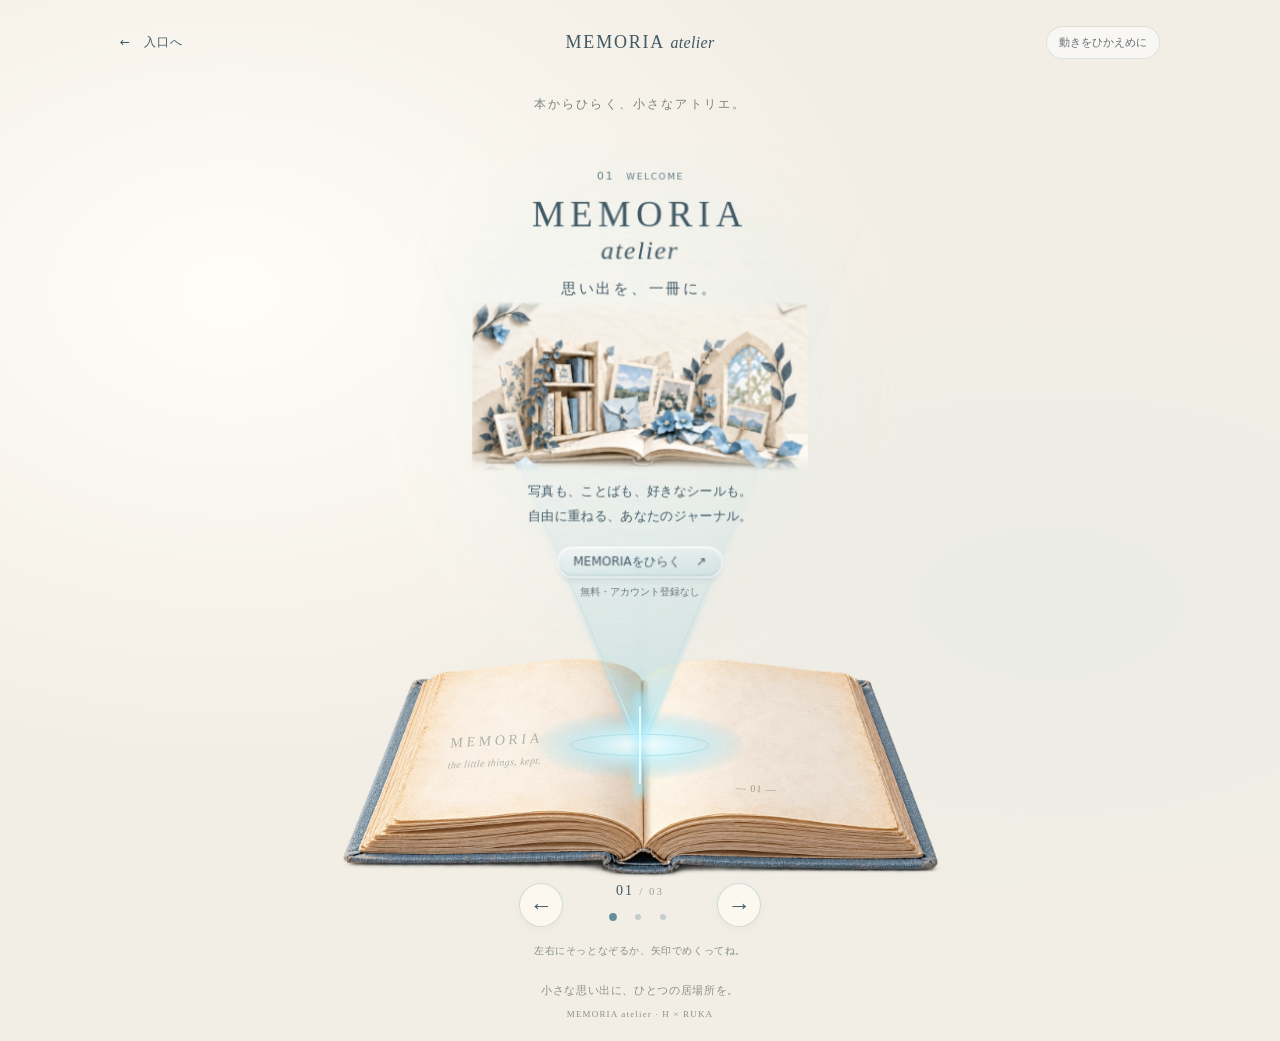
==== commit 05e168c9: "Reveal journal layers with depth and a light sweep from the book" ====
--- a/floating-journal.html
+++ b/floating-journal.html
@@ -51,6 +51,7 @@
           <path id="source-core" class="source-core"/>
         </g>
       </svg>
+      <span class="projection-sweep" aria-hidden="true"></span>
       <div class="floating-stack">
         <div class="floating-window" id="display" aria-busy="false">
           <span class="corner corner-tl" aria-hidden="true"></span><span class="corner corner-tr" aria-hidden="true"></span>
--- a/floating-journal.css
+++ b/floating-journal.css
@@ -11,7 +11,7 @@
 @media(max-width:350px){.exhibit{padding:0 12px}.room-header{padding:12px 15px}.room-caption{margin-bottom:23px}.panel{padding:21px 17px 20px}.panel h1{font-size:28px}.panel h2{font-size:21px}.paper-world{height:116px}.panel-copy{font-size:10.5px}.floating-window,.panel{min-height:430px}.little-collage{height:176px}.ink-link{font-size:10.5px}.backup-note{font-size:10px}}
 @media(prefers-reduced-motion:reduce){*,*:before,*:after{animation:none!important;transition:none!important;scroll-behavior:auto!important}.floating-window{transform:none}.turning-leaf{display:none}}
 
-/* The glass image is projected from the book's gutter, not a separate card. */
+/* A frameless image of light rises from the book's gutter. */
 .floating-stack {
   width: min(520px, 82%);
   animation: none;
@@ -37,29 +37,49 @@
 }
 .floating-window::before {
   inset: 0;
-  border: 1px solid #a2d6e47d;
-  border-top-color: #ffffffc9;
-  background: linear-gradient(155deg, #ffffff4f, #e6f5f830 45%, #c7e9f126 80%, transparent);
-  box-shadow: inset 0 1px 2px #ffffffd9, 0 0 16px #a2d5e42e;
-  backdrop-filter: blur(5px) saturate(1.12);
-  -webkit-backdrop-filter: blur(5px) saturate(1.12);
-  mask-image: linear-gradient(#000 74%, #0008 92%, transparent 100%);
-  -webkit-mask-image: linear-gradient(#000 74%, #0008 92%, transparent 100%);
+  border: 0;
+  background: radial-gradient(ellipse at 50% 44%, #ffffff42, #d4edf329 46%, transparent 74%);
+  box-shadow: none;
+  backdrop-filter: blur(4px) saturate(1.08);
+  -webkit-backdrop-filter: blur(4px) saturate(1.08);
+  mask-image: radial-gradient(ellipse at 50% 44%, #000 18%, #000a 48%, transparent 74%);
+  -webkit-mask-image: radial-gradient(ellipse at 50% 44%, #000 18%, #000a 48%, transparent 74%);
 }
 .floating-window::after {
   inset: 0;
   background: repeating-linear-gradient(0deg, #64a6be0c 0 1px, transparent 1px 5px);
-  mask-image: linear-gradient(transparent, #0006 30%, #0008 65%, transparent 97%);
-  -webkit-mask-image: linear-gradient(transparent, #0006 30%, #0008 65%, transparent 97%);
-}
-.floating-window .corner {
-  width: 13px;
-  height: 13px;
-  border-color: #8ec5d66e;
-}
-.floating-window .corner-bl,
-.floating-window .corner-br { display: none; }
-.panel { position: relative; z-index: 1; }
+  mask-image: radial-gradient(ellipse at 50% 50%, #0009, transparent 72%);
+  -webkit-mask-image: radial-gradient(ellipse at 50% 50%, #0009, transparent 72%);
+}
+.floating-window .corner { display: none; }
+.panel {
+  position: relative;
+  z-index: 1;
+  perspective: 1100px;
+  perspective-origin: 50% 46%;
+  transform-style: preserve-3d;
+}
+.panel > * {
+  --layer-depth: 0px;
+  --layer-angle: 0deg;
+  --arrival-depth: 24px;
+  --arrival-x: 4px;
+  --arrival-y: 6px;
+  transform: translate3d(0, 0, var(--layer-depth)) rotate(var(--layer-angle));
+}
+.panel h1, .panel h2 { --layer-depth: 12px; }
+.panel > .ink-link { --layer-depth: 20px; }
+.panel > .paper-world,
+.panel > .little-collage,
+.panel > .keepsake {
+  --layer-depth: 64px;
+  --arrival-depth: 84px;
+  --arrival-x: 16px;
+  --arrival-y: 16px;
+  filter: drop-shadow(0 7px 10px #83b0c11c);
+}
+.panel > .keepsake { --layer-angle: -5deg; }
+.turn-back { --turn-side: -1; }
 .chapter { color: #617b86; }
 .quiet-note, .example-caption { color: #67777c; }
 .backup-note { color: #5e737b; }
@@ -120,11 +140,17 @@
   stroke-linecap: round;
   opacity: .9;
 }
-.projector-starting .floating-window {
-  animation: panel-in 1300ms cubic-bezier(.16,.7,.24,1) both;
-}
-.projector-starting .projector-beam {
-  animation: beam-open 1300ms cubic-bezier(.16,.7,.24,1) both;
+.projector-starting .floating-window,
+.arriving .floating-window { animation: none; }
+.projector-starting .panel:not([hidden]) > *,
+.arriving .panel:not([hidden]) > * {
+  animation:
+    layer-reveal var(--reveal-duration, 180ms) linear var(--reveal-delay, 0ms) both,
+    layer-arrive var(--settle-duration, 400ms) cubic-bezier(.2,.65,.25,1) var(--reveal-delay, 0ms) both;
+}
+.projector-starting .projector-beam,
+.arriving .projector-beam {
+  animation: beam-open var(--sweep-duration, 1200ms) cubic-bezier(.16,.7,.24,1) both;
 }
 .projector-starting .projector-source,
 .turn-forward .projector-source,
@@ -132,17 +158,49 @@
   animation: source-ignite 1320ms ease-out both;
 }
 .leaving .projector-beam { opacity: .25; transition: opacity 220ms; }
-.arriving .projector-beam {
-  animation: beam-open 1080ms cubic-bezier(.16,.7,.24,1) both;
-}
-.arriving .floating-window::after {
-  animation: image-resolve 1080ms ease-out both;
-}
-@keyframes panel-in {
-  0% { opacity: 0; transform: scale(.35,.025) rotateX(24deg); filter: blur(8px); }
-  20% { opacity: .25; }
-  70% { opacity: .95; transform: scale(1,.98) rotateX(3deg); filter: blur(.5px); }
-  100% { opacity: 1; transform: scale(1) rotateX(3deg); filter: blur(0); }
+.projection-sweep {
+  position: absolute;
+  z-index: 4;
+  pointer-events: none;
+  left: var(--sweep-left);
+  top: var(--sweep-source);
+  width: var(--sweep-width);
+  height: 2px;
+  opacity: 0;
+  border-radius: 50%;
+  background: linear-gradient(90deg, transparent, #bceaf3b3 24%, #f5ffffed 50%, #bceaf3b3 76%, transparent);
+  transform-origin: 50% 50%;
+}
+.projection-sweep::before {
+  content: "";
+  position: absolute;
+  inset: -8px 5%;
+  border-radius: 50%;
+  background: #a8ddea80;
+  filter: blur(8px);
+}
+.projector-starting .projection-sweep,
+.arriving .projection-sweep {
+  animation: light-sweep var(--sweep-duration, 1200ms) linear both;
+}
+@keyframes layer-reveal {
+  from { clip-path: inset(100% -40px -40px); }
+  to { clip-path: inset(-40px); }
+}
+@keyframes layer-arrive {
+  0% {
+    opacity: 0;
+    transform: translate3d(calc(var(--turn-side, 1) * var(--arrival-x)), var(--arrival-y), calc(var(--layer-depth) - var(--arrival-depth))) rotate(var(--layer-angle));
+  }
+  40% { opacity: 1; }
+  100% { opacity: 1; transform: translate3d(0, 0, var(--layer-depth)) rotate(var(--layer-angle)); }
+}
+@keyframes light-sweep {
+  0% { opacity: 0; transform: translate3d(0, 0, 0) scaleX(.04); }
+  12% { opacity: .9; }
+  18% { transform: translate3d(0, calc(var(--sweep-rise) * .18), 0) scaleX(1); }
+  82% { opacity: .8; }
+  100% { opacity: 0; transform: translate3d(0, var(--sweep-rise), 0) scaleX(1); }
 }
 @keyframes panel-out {
   from { opacity: 1; transform: scale(1) rotateX(3deg); filter: blur(0); }
@@ -158,10 +216,6 @@
   0% { opacity: .45; transform: scale(.75); }
   28% { opacity: 1; transform: scale(1.2); }
   100% { opacity: 1; transform: scale(1); }
-}
-@keyframes image-resolve {
-  0% { opacity: 1; background-position-y: 24px; }
-  100% { opacity: 1; background-position-y: 0; }
 }
 @media (max-width: 600px) {
   .floating-stack { width: calc(100% - 20px); }
@@ -174,15 +228,19 @@
   .source-core { stroke-width: 1.3; }
 }
 @supports not ((backdrop-filter: blur(1px)) or (-webkit-backdrop-filter: blur(1px))) {
-  .floating-window::before { background: linear-gradient(160deg, #f3f8f5a6, #e6f3f466 80%, transparent); }
+  .floating-window::before { background: radial-gradient(ellipse at 50% 44%, #f3f8f580, #e6f3f43d 46%, transparent 74%); }
 }
 .reduce-motion .floating-window,
 .reduce-motion .floating-window::after,
+.reduce-motion .panel > *,
 .reduce-motion .projector-beam,
 .reduce-motion .projector-source,
 .reduce-motion .turning-leaf { animation: none !important; transition: none !important; }
 .reduce-motion .floating-window { transform: none; }
-.reduce-motion .turning-leaf { display: none; }
+.reduce-motion .panel > * { clip-path: none; }
+.reduce-motion .turning-leaf,
+.reduce-motion .projection-sweep { display: none; }
 @media (prefers-reduced-motion: reduce) {
   .floating-window { transform: none; }
-}
+  .projection-sweep { display: none; }
+}
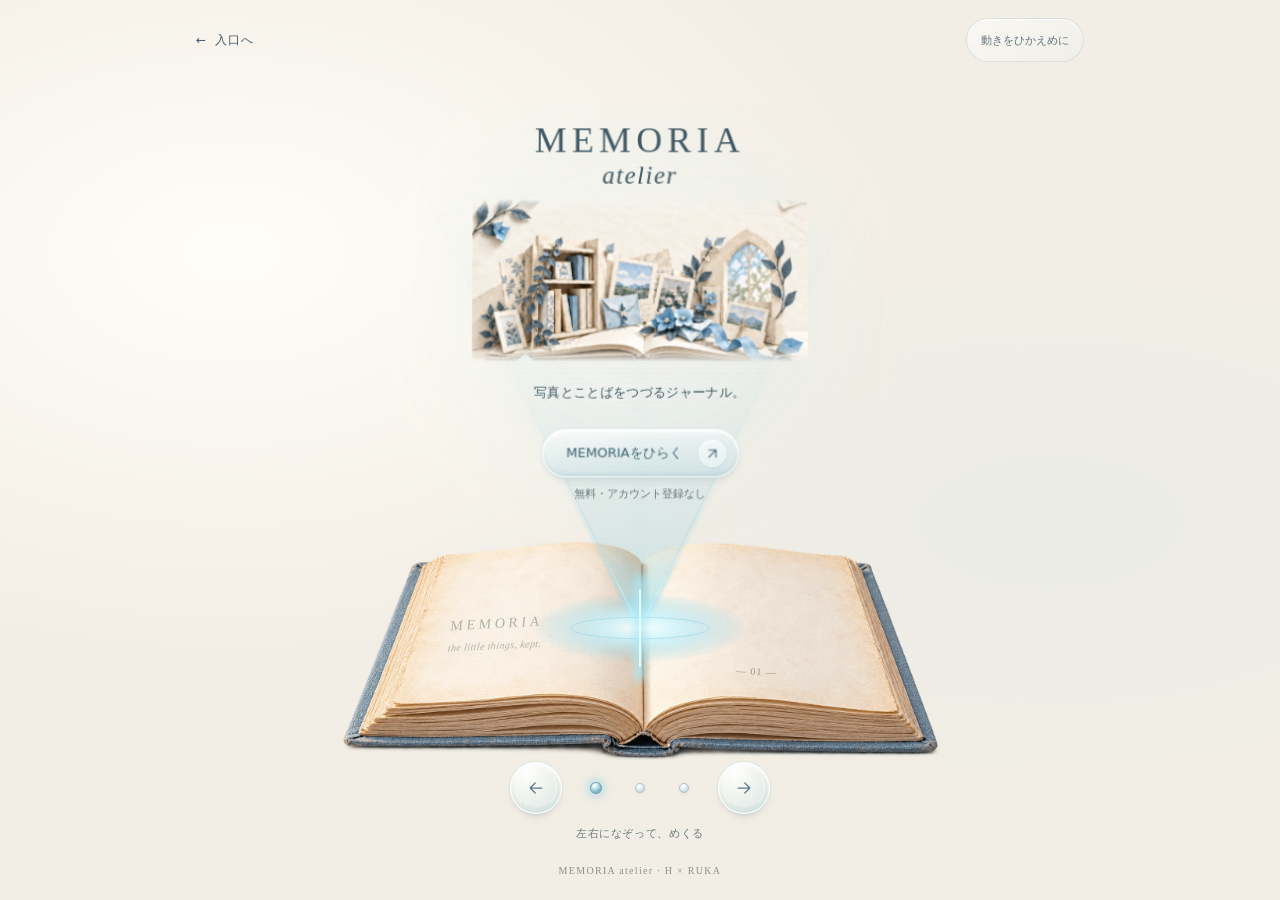
==== commit fe54f00a: "Simplify floating journal copy and soften glass controls" ====
--- a/floating-journal.html
+++ b/floating-journal.html
@@ -13,11 +13,9 @@
 <body>
   <header class="room-header">
     <a class="back-link" href="./index.html"><span aria-hidden="true">←</span> 入口へ</a>
-    <p>MEMORIA <em>atelier</em></p>
     <button class="motion-toggle" type="button" aria-pressed="false" hidden>動きをひかえめに</button>
   </header>
   <main class="exhibit">
-    <p class="room-caption">本からひらく、小さなアトリエ。</p>
     <div class="scene" id="scene">
       <svg class="projector" id="projector" aria-hidden="true" focusable="false" preserveAspectRatio="none">
         <defs>
@@ -57,34 +55,30 @@
           <span class="corner corner-tl" aria-hidden="true"></span><span class="corner corner-tr" aria-hidden="true"></span>
           <span class="corner corner-bl" aria-hidden="true"></span><span class="corner corner-br" aria-hidden="true"></span>
           <section class="panel welcome-panel" id="welcome" aria-labelledby="welcome-title">
-            <p class="chapter">01 <span>WELCOME</span></p>
             <h1 id="welcome-title">MEMORIA <em>atelier</em></h1>
-            <p class="intro-line">思い出を、一冊に。</p>
             <div class="paper-world" role="img" aria-label="紙の本棚や花、手紙が広がる折り紙のジャーナル"></div>
-            <p class="panel-copy">写真も、ことばも、好きなシールも。<br>自由に重ねる、あなたのジャーナル。</p>
-            <a class="ink-link" href="https://memoria-atelier-hxr.netlify.app/" target="_blank" rel="noopener noreferrer">MEMORIAをひらく <span aria-hidden="true">↗</span></a>
+            <p class="panel-copy">写真とことばをつづるジャーナル。</p>
+            <a class="ink-link" href="https://memoria-atelier-hxr.netlify.app/" target="_blank" rel="noopener noreferrer">MEMORIAをひらく <span class="link-arrow" aria-hidden="true"><svg viewBox="0 0 24 24" focusable="false"><path d="M7 17 17 7M7 7h10v10"/></svg></span></a>
             <p class="quiet-note">無料・アカウント登録なし</p>
           </section>
           <section class="panel create-panel" id="create" aria-labelledby="create-title" hidden>
-            <p class="chapter">02 <span>YOUR LITTLE WORLD</span></p>
-            <h2 id="create-title">好きなものを、<br class="mobile-break">一枚に。</h2>
+            <h2 id="create-title">好き、を集めて。</h2>
             <div class="little-collage" role="img" aria-label="紙に写真風の折り紙イラストとメモ、花の飾りを重ねたページづくりのイメージ">
               <div class="collage-photo"><div class="collage-photo-art"></div><span>a little memory</span></div>
-              <div class="collage-note"><span>今日のかけら</span><i></i><i></i><i></i><em>好き、を集めて。</em></div>
+              <div class="collage-note"><span>今日のかけら</span><i></i><i></i><i></i></div>
               <img class="collage-flower" src="./assets/materials/transparent/flower-brooch.png" width="140" height="140" alt="">
               <span class="paper-tape" aria-hidden="true"></span>
             </div>
-            <p class="example-caption">ページづくりのイメージ</p>
-            <p class="panel-copy">写真・文字・シール・手書きを重ねて、<br>好きな場所に、好きな大きさで。</p>
-            <a class="ink-link" href="./sticker-prompts.html">シールのプロンプト棚へ <span aria-hidden="true">→</span></a>
+            <p class="example-caption">ページのイメージ</p>
+            <p class="panel-copy">シールも手書きも、自由に重ねて。</p>
+            <a class="ink-link" href="./sticker-prompts.html">シールのプロンプト棚 <span class="link-arrow" aria-hidden="true"><svg viewBox="0 0 24 24" focusable="false"><path d="M5 12h14m-6-6 6 6-6 6"/></svg></span></a>
           </section>
           <section class="panel save-panel" id="save" aria-labelledby="save-title" hidden>
-            <p class="chapter">03 <span>KEEP YOUR MEMORIES</span></p>
-            <h2 id="save-title">大切な一冊を、<br>これからも。</h2>
+            <h2 id="save-title">大切な一冊を守る。</h2>
             <div class="keepsake" aria-hidden="true"><div class="envelope-back"></div><div class="letter"><span>dear memories,</span><i></i><i></i><i></i></div><div class="envelope-front"></div><span class="seal">M</span></div>
-            <p class="panel-copy">本や写真は、使っているブラウザの<br>端末内に保存されます。</p>
-            <p class="backup-note">ときどき、本棚をバックアップ。<br>大切な一冊の、もうひとつの置き場所に。</p>
-            <a class="ink-link" href="./security.html">保存と安心について <span aria-hidden="true">→</span></a>
+            <p class="panel-copy">本や写真は、この端末の<br>ブラウザ内に保存。</p>
+            <p class="backup-note">ときどき本棚をバックアップ。</p>
+            <a class="ink-link" href="./security.html">保存と安心について <span class="link-arrow" aria-hidden="true"><svg viewBox="0 0 24 24" focusable="false"><path d="M5 12h14m-6-6 6 6-6 6"/></svg></span></a>
           </section>
         </div>
       </div>
@@ -96,14 +90,14 @@
       </div>
     </div>
     <nav class="page-controls" aria-label="本をめくる" hidden>
-      <button class="turn-button" id="previous" type="button" aria-label="前のページへ"><span aria-hidden="true">←</span></button>
-      <div class="page-index"><p id="page-count">01 <span>/ 03</span></p><div class="page-dots"><button type="button" data-page="0" aria-label="1ページ目：ようこそ" aria-current="page"></button><button type="button" data-page="1" aria-label="2ページ目：ページづくり"></button><button type="button" data-page="2" aria-label="3ページ目：保存の案内"></button></div></div>
-      <button class="turn-button" id="next" type="button" aria-label="次のページへ"><span aria-hidden="true">→</span></button>
+      <button class="turn-button" id="previous" type="button" aria-label="前のページへ"><svg viewBox="0 0 24 24" aria-hidden="true" focusable="false"><path d="M19 12H5m6-6-6 6 6 6"/></svg></button>
+      <div class="page-index"><p class="sr-only" id="page-count">01 <span>/ 03</span></p><div class="page-dots"><button type="button" data-page="0" aria-label="1ページ目：ようこそ" aria-current="page"></button><button type="button" data-page="1" aria-label="2ページ目：ページづくり"></button><button type="button" data-page="2" aria-label="3ページ目：保存の案内"></button></div></div>
+      <button class="turn-button" id="next" type="button" aria-label="次のページへ"><svg viewBox="0 0 24 24" aria-hidden="true" focusable="false"><path d="M5 12h14m-6-6 6 6-6 6"/></svg></button>
     </nav>
-    <p class="gesture-hint" hidden>左右にそっとなぞるか、矢印でめくってね。</p>
+    <p class="gesture-hint" hidden>左右になぞって、めくる</p>
     <p class="sr-only" role="status" aria-live="polite" aria-atomic="true" id="page-announcement"></p>
     <noscript><p class="no-script-links"><a href="./index.html">入口のご案内へ</a> · <a href="./security.html">保存と安心について</a></p></noscript>
   </main>
-  <footer class="room-footer">小さな思い出に、ひとつの居場所を。<span>MEMORIA atelier · H × RUKA</span></footer>
+  <footer class="room-footer"><span>MEMORIA atelier · H × RUKA</span></footer>
 </body>
 </html>
--- a/floating-journal.css
+++ b/floating-journal.css
@@ -244,3 +244,160 @@
   .floating-window { transform: none; }
   .projection-sweep { display: none; }
 }
+
+/* Short invitations, with the controls held in small pieces of glass. */
+body { min-height: 100vh; min-height: 100svh; }
+.room-header {
+  max-width: 940px;
+  padding: 18px 26px;
+  grid-template-columns: 1fr auto;
+}
+.back-link { min-height: 44px; display: inline-flex; align-items: center; }
+.motion-toggle {
+  grid-column: auto;
+  grid-row: auto;
+  min-height: 44px;
+  padding: 10px 14px;
+  border-color: #c2d2cf8c;
+  background: linear-gradient(150deg, #ffffff94, #e7f0ef42);
+  box-shadow: inset 0 1px 1px #fff;
+  color: #60757b;
+}
+.exhibit { padding-top: 18px; }
+.floating-window, .panel { min-height: 450px; }
+.panel { padding: 20px 30px 24px; }
+.panel h1 { font-size: 36px; }
+.panel h1 em { font-size: 25px; }
+.panel h2 { font-size: 27px; line-height: 1.5; margin: 0 0 10px; }
+.paper-world { height: 156px; margin: 14px 0 8px; }
+.panel-copy { font: 13px/1.9 system-ui, sans-serif; margin: 14px 0 22px; }
+.quiet-note { font-size: 11px; line-height: 1.5; margin-top: 12px; }
+.example-caption { font-size: 10px; line-height: 1.5; }
+.create-panel .panel-copy { margin-top: 12px; }
+.save-panel .panel-copy { margin-bottom: 8px; }
+.backup-note { font-size: 12px; margin-bottom: 22px; }
+.keepsake { margin: 22px 0; }
+.floating-window .ink-link {
+  min-height: 48px;
+  padding: 9px 12px 9px 23px;
+  gap: 16px;
+  font-size: 13px;
+  color: #3c6272;
+  border: 1px solid #fbffffe6;
+  border-radius: 32px;
+  background: linear-gradient(175deg, #ffffffc4, #e2f0f094 46%, #bfd9e18c);
+  box-shadow: inset 0 2px 2px #fff, inset 0 -3px 4px #84aeb736,
+    0 0 0 1px #b7d0d247, 0 5px 9px -5px #7295a16b;
+}
+.floating-window .ink-link:hover {
+  background: linear-gradient(175deg, #fff, #d7ecefb3 55%, #b4d5df9c);
+  box-shadow: inset 0 2px 2px #fff, inset 0 -3px 4px #84aeb736,
+    0 0 0 1px #a1c5cf80, 0 5px 12px -4px #7295a16b;
+}
+.link-arrow {
+  width: 27px;
+  height: 27px;
+  flex: 0 0 27px;
+  display: grid;
+  place-items: center;
+  border-radius: 50%;
+  background: #fcffff80;
+  box-shadow: inset 0 1px 2px #fff, 0 1px 2px #7899a329;
+}
+.link-arrow svg, .turn-button svg {
+  width: 17px;
+  height: 17px;
+  fill: none;
+  stroke: currentColor;
+  stroke-width: 1.5;
+  stroke-linecap: round;
+  stroke-linejoin: round;
+}
+.page-controls { gap: 12px; margin-top: 4px; }
+.turn-button {
+  position: relative;
+  display: grid;
+  place-items: center;
+  width: 52px;
+  height: 52px;
+  padding: 0;
+  color: #587b89;
+  border: 1px solid #fafffff2;
+  background: radial-gradient(ellipse at 32% 18%, #ffffffed, #eff6f2b3 42%, #c4dce28f);
+  box-shadow: inset 0 2px 3px #fff, inset 0 -3px 4px #90aeb936,
+    0 0 0 1px #aec9cf40, 0 5px 10px -5px #627f8c69;
+}
+.turn-button::before {
+  content: "";
+  position: absolute;
+  inset: 4px;
+  border: 1px solid #ffffff75;
+  border-bottom-color: #aac4cc2b;
+  border-radius: inherit;
+  pointer-events: none;
+}
+.turn-button svg { width: 20px; height: 20px; }
+.turn-button:hover { background: radial-gradient(ellipse at 32% 18%, #fff, #e4f1f0c2 42%, #bad7e0a6); }
+.page-index { min-width: 132px; }
+.page-dots { gap: 0; }
+.page-dots button {
+  display: grid;
+  place-items: center;
+  width: 44px;
+  height: 44px;
+  padding: 0;
+  border-radius: 50%;
+}
+.page-dots button::after {
+  width: 8px;
+  height: 8px;
+  border: 1px solid #aac0c7;
+  background: radial-gradient(circle at 35% 25%, #fff 10%, #c8dce1 75%);
+  box-shadow: 0 1px 3px #8aa7b333;
+  transition: transform .25s, box-shadow .25s, background .25s;
+}
+.page-dots button[aria-current=page]::after {
+  transform: scale(1.25);
+  border-color: #84aebc;
+  background: radial-gradient(circle at 35% 25%, #f5ffff 8%, #80b9ca 65%, #6397ac);
+  box-shadow: 0 0 0 4px #c5e0e757, 0 0 10px 2px #96d2e06b;
+}
+.page-dots button:hover::after { box-shadow: 0 0 0 4px #c5e0e757; }
+.gesture-hint { font-size: 11px; color: #687c80; margin-top: 11px; }
+.room-footer { padding: 22px 15px; }
+.room-footer span { font-size: 10px; margin: 0; }
+.reduce-motion .turn-button,
+.reduce-motion .page-dots button::after { transition: none; }
+.reduce-motion .turn-button:hover,
+.reduce-motion .turn-button:active { transform: none; }
+@media (max-width: 600px) {
+  .room-header { padding: 10px 18px; }
+  .back-link { grid-row: auto; }
+  .motion-toggle { font-size: 10px; }
+  .exhibit { padding-top: 16px; }
+  .floating-window, .panel { min-height: 422px; }
+  .panel { padding: 16px 14px 20px; }
+  .panel h1 { font-size: 30px; }
+  .panel h1 em { font-size: 23px; }
+  .panel h2 { font-size: 23px; margin-bottom: 8px; }
+  .paper-world { height: 125px; margin: 12px 0 6px; }
+  .panel-copy { font-size: 12px; letter-spacing: 0; margin: 12px 0 20px; }
+  .floating-window .ink-link { font-size: 12px; padding-left: 18px; padding-right: 10px; gap: 12px; }
+  .quiet-note { font-size: 10px; margin-top: 10px; }
+  .little-collage { height: 176px; margin-top: 8px; }
+  .collage-photo { height: 141px; }
+  .collage-note { height: 122px; }
+  .example-caption { font-size: 10px; margin-bottom: 0; }
+  .keepsake { margin: 18px 0; }
+  .backup-note { font-size: 11px; margin-bottom: 20px; }
+  .room-footer { padding-top: 22px; }
+}
+@media (max-width: 350px) {
+  .room-header { padding-left: 15px; padding-right: 15px; }
+  .panel { padding-left: 11px; padding-right: 11px; }
+  .paper-world { height: 116px; }
+  .panel h1 { font-size: 28px; }
+  .panel h2 { font-size: 21px; }
+  .panel-copy { font-size: 11px; }
+  .floating-window .ink-link { font-size: 11px; }
+}
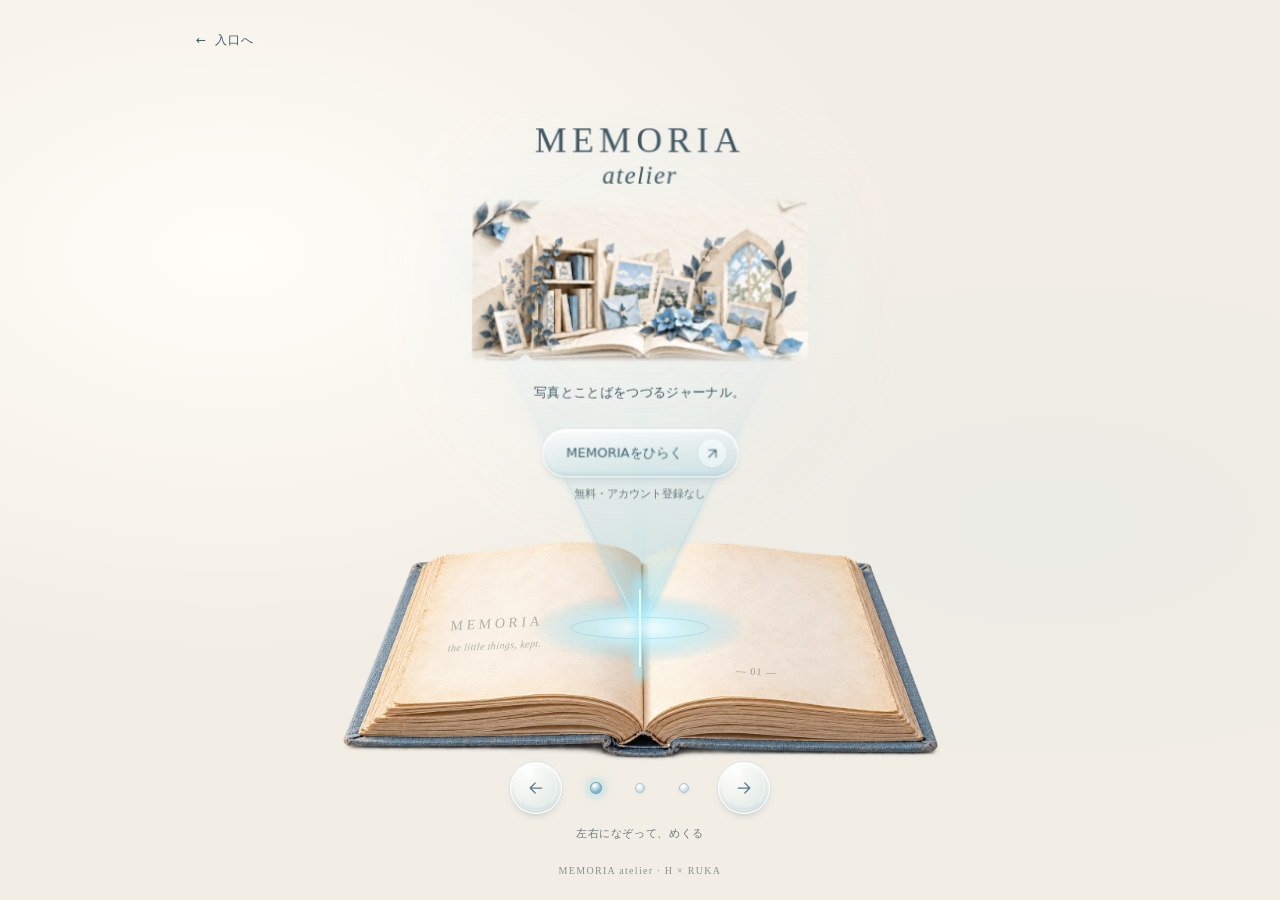
==== commit eb58bcca: "Remove manual motion control from floating journal" ====
--- a/floating-journal.html
+++ b/floating-journal.html
@@ -13,7 +13,6 @@
 <body>
   <header class="room-header">
     <a class="back-link" href="./index.html"><span aria-hidden="true">←</span> 入口へ</a>
-    <button class="motion-toggle" type="button" aria-pressed="false" hidden>動きをひかえめに</button>
   </header>
   <main class="exhibit">
     <div class="scene" id="scene">
--- a/floating-journal.css
+++ b/floating-journal.css
@@ -1,5 +1,5 @@
 :root{color-scheme:light;--ink:#405965;--muted:#6f7b7e;--blue:#a7c6d7;--paper:#faf6ee;--gold:#baa580;--serif:Georgia,"Yu Mincho","Hiragino Mincho ProN","Noto Serif JP",serif}
-*{box-sizing:border-box}body{margin:0;color:var(--ink);background:radial-gradient(ellipse at 18% 28%,#fffdf8 0,transparent 44%),radial-gradient(ellipse at 82% 58%,#dce7e75c,transparent 45%),#f3eee5;font-family:var(--serif);-webkit-font-smoothing:antialiased}a{color:inherit}button{font:inherit;color:inherit;cursor:pointer}button,a{-webkit-tap-highlight-color:transparent}a:focus-visible,button:focus-visible{outline:2px solid #4b879f;outline-offset:5px}button[aria-disabled=true]{cursor:default}[hidden]{display:none!important}.room-header{max-width:1100px;margin:auto;padding:24px 30px;display:grid;grid-template-columns:1fr auto 1fr;align-items:center;gap:18px}.room-header p{margin:0;font-size:18px;letter-spacing:.1em}.room-header em{font-weight:normal;font-size:16px;letter-spacing:.02em}.back-link{justify-self:start;text-decoration:none;font-family:system-ui,sans-serif;font-size:12px;letter-spacing:.08em;padding:10px 0}.back-link span{margin-right:8px}.motion-toggle{justify-self:end;border:1px solid #a3a9a34d;background:#fff8;border-radius:30px;padding:8px 12px;font:11px system-ui,sans-serif;color:#657175}.motion-toggle[aria-pressed=true]{background:#e3eced;border-color:#8eacb7}.exhibit{max-width:1000px;margin:auto;padding:0 22px;text-align:center}.room-caption{font-size:12px;letter-spacing:.18em;color:#7a817e;margin:6px 0 36px}.scene{position:relative;isolation:isolate;touch-action:pan-y;user-select:none}.floating-stack{position:relative;width:min(570px,82%);margin:auto;z-index:3;perspective:1400px;animation:rise-in 1200ms cubic-bezier(.16,.7,.24,1) both}.echo-sheet{position:absolute;inset:6% 0 4%;border:1px solid #f8ffffc9;border-radius:18px;background:linear-gradient(115deg,#fdfbf491,#d8e9ed35);box-shadow:0 0 12px #b4dce54d;pointer-events:none}.echo-near{transform:translate(23px,8px) rotate(3.5deg);opacity:.8}.echo-far{transform:translate(40px,23px) rotate(7deg);opacity:.4}.floating-window{position:relative;min-height:530px;border:1px solid #f3ffff;border-radius:16px;background:linear-gradient(125deg,#fffdf7f2,#f9f4e9e8 50%,#f1f2eae6);box-shadow:0 0 0 2px #c1e2e45c,0 0 20px #bedfe36b,0 32px 46px -28px #3b555651,inset 0 0 40px #ffffff9c;transform:rotate(-.7deg);transform-origin:50% 100%;transition:box-shadow .3s;backdrop-filter:blur(8px);-webkit-backdrop-filter:blur(8px)}.corner{position:absolute;width:20px;height:20px;border-color:#c0a7798c;border-style:solid;pointer-events:none;z-index:2}.corner-tl{left:12px;top:12px;border-width:1px 0 0 1px;border-radius:8px 0 0 0}.corner-tr{right:12px;top:12px;border-width:1px 1px 0 0;border-radius:0 8px 0 0}.corner-bl{left:12px;bottom:12px;border-width:0 0 1px 1px;border-radius:0 0 0 8px}.corner-br{right:12px;bottom:12px;border-width:0 1px 1px 0;border-radius:0 0 8px 0}.panel{padding:28px 35px 26px;min-height:530px;display:flex;flex-direction:column;align-items:center;justify-content:flex-start}.chapter{display:flex;gap:12px;align-items:center;font:11px system-ui,sans-serif;letter-spacing:.18em;color:#7d9296;margin:0 0 15px}.chapter>span{font-size:9px;letter-spacing:.2em}.panel h1{font-size:37px;letter-spacing:.15em;font-weight:normal;line-height:1.1;margin:0}.panel h1 em{display:block;font-size:26px;letter-spacing:.06em;line-height:1.2}.intro-line{font-size:15px;letter-spacing:.18em;margin:13px 0 0}.paper-world{width:320px;max-width:100%;height:162px;background:url('./assets/origami/journal-ivory.webp') center 5%/100% auto no-repeat;mix-blend-mode:multiply;mask-image:linear-gradient(transparent,#000 8%,#000 90%,transparent);-webkit-mask-image:linear-gradient(transparent,#000 8%,#000 90%,transparent);margin:8px 0 5px}.panel-copy{font:13px/1.9 system-ui,sans-serif;letter-spacing:.025em;margin:9px 0 15px}.ink-link{font:12px/1.5 system-ui,sans-serif;text-decoration:none;border-bottom:1px solid #94adb4;padding:5px 2px 6px;display:inline-flex;align-items:center;gap:16px}.ink-link:hover{border-color:#466a7a;color:#234d60}.quiet-note{font:10px system-ui,sans-serif;color:#89908b;margin:11px 0 0}.panel h2{font-size:27px;font-weight:normal;line-height:1.6;letter-spacing:.08em;margin:4px 0 6px}.mobile-break{display:none}.little-collage{position:relative;width:100%;max-width:370px;height:215px;margin:8px 0 0}.collage-photo{position:absolute;left:4%;top:10px;width:56%;height:172px;background:#fffaf0;padding:9px 9px 21px;box-shadow:1px 5px 9px #695c3829;transform:rotate(-7deg)}.collage-photo-art{width:100%;height:100%;background:url('./assets/origami/journal-ivory.webp') center 2%/150% auto}.collage-photo span{font-size:12px;font-style:italic;line-height:20px;color:#738c95}.collage-note{position:absolute;right:2%;top:43px;width:49%;height:147px;padding:21px 15px;background:#efe7d4;box-shadow:2px 3px 8px #695c3826;transform:rotate(7deg);text-align:left}.collage-note span{font-size:12px;letter-spacing:.05em}.collage-note i{display:block;border-bottom:1px solid #b2a68d66;margin-top:13px;width:95%}.collage-note i:nth-of-type(3){width:65%}.collage-note em{font-size:10px;color:#7f8e8c;display:block;margin-top:11px}.collage-flower{position:absolute;width:82px;height:82px;object-fit:contain;right:1%;bottom:7px;transform:rotate(14deg)}.paper-tape{position:absolute;top:1px;left:19%;width:64px;height:23px;background:#b5d0d170;transform:rotate(-13deg);border:1px solid #a4c2c32e}.example-caption{font:9px system-ui,sans-serif;color:#89908b;margin:0 0 5px}.keepsake{width:195px;height:135px;position:relative;margin:17px 0 21px;transform:rotate(-5deg)}.envelope-back{position:absolute;inset:30px 0 0;background:#acc3cc;box-shadow:2px 5px 9px #52666c26;border-radius:2px}.letter{position:absolute;left:15px;right:15px;top:0;bottom:18px;background:#fff9ed;border:1px solid #d9ccb7;transform:rotate(3deg);padding:14px 14px;text-align:left;box-shadow:0 1px 4px #43545324}.letter span{font-size:13px;font-style:italic}.letter i{display:block;border-bottom:1px solid #9caeaa55;width:90%;margin-top:11px}.envelope-front{position:absolute;inset:30px 0 0;clip-path:polygon(0 0,50% 56%,100% 0,100% 100%,0 100%);background:linear-gradient(30deg,#7e9faf,#d2e1e5 49.5%,#b0cad2 50%,#dbe5e6);border:1px solid #72909f6b;border-radius:2px}.seal{position:absolute;bottom:22px;left:calc(50% - 17px);background:#d8c5a0;border:3px double #efdfb8;border-radius:50%;width:34px;height:34px;line-height:27px;color:#9a815c;font-size:15px;box-shadow:1px 2px 3px #5c696733}.backup-note{font:12px/1.9 system-ui,sans-serif;color:#7d8580;margin:0 0 18px}.book-base{width:min(740px,100%);aspect-ratio:3/1.25;position:relative;margin:23px auto 0;z-index:2;pointer-events:none;perspective:1100px}.book-image{position:absolute;top:-24%;left:0;width:100%;height:auto}.projection{position:absolute;left:22%;top:-30%;width:56%;height:65%;z-index:1;background:linear-gradient(#c9e8ec00,#c9e8ec18);clip-path:polygon(0 0,100% 0,50% 100%);opacity:.65}.projection i{position:absolute;height:120%;width:1px;bottom:-10%;left:50%;transform-origin:50% 100%;background:linear-gradient(transparent,#97c9da85,transparent);transform:rotate(-34deg)}.projection i:nth-child(2){transform:rotate(34deg)}.projection i:nth-child(3){transform:rotate(0)}.projection b{position:absolute;width:4px;height:4px;background:#e9fbff;top:32%;left:35%;border-radius:50%;box-shadow:0 0 7px #95dafa,77px 27px 4px #b7dce9,42px 56px 5px #e5f6ff}.book-inscription{position:absolute;left:10%;top:43%;width:32%;transform:rotate(-3deg) skewX(-9deg);color:#8e998c;display:flex;flex-direction:column;gap:8px;opacity:.7}.book-inscription span{font-size:clamp(9px,1.6vw,14px);letter-spacing:.26em}.book-inscription em{font-size:clamp(6px,1.2vw,10px);letter-spacing:.04em}.book-page-number{position:absolute;left:66%;top:63%;font-size:10px;letter-spacing:.1em;color:#9e967f;transform:rotate(3deg)}.spine-light{position:absolute;top:18%;left:49.3%;width:1.4%;height:48%;background:#cbecf7;opacity:.25;filter:blur(4px);border-radius:50%}.turning-leaf{position:absolute;left:50%;top:14%;width:44%;height:69%;visibility:hidden;transform-origin:0 50%;z-index:4;backface-visibility:visible;filter:drop-shadow(1px 5px 3px #735e4926)}.turn-forward .turning-leaf{visibility:visible;animation:leaf-forward 760ms cubic-bezier(.3,.08,.27,1) both}.turn-back .turning-leaf{visibility:visible;animation:leaf-back 760ms cubic-bezier(.3,.08,.27,1) both}.leaving .floating-window{animation:panel-out 220ms ease-in both}.arriving .floating-window{animation:panel-in 1080ms cubic-bezier(.16,.7,.24,1) both}.turn-forward .projection,.turn-back .projection{animation:light-breathe 1100ms both}.page-controls{display:flex;align-items:center;justify-content:center;gap:37px;position:relative;margin:-6px auto 0;z-index:5}.turn-button{border:1px solid #9db7bf77;background:#fffcf6b3;border-radius:50%;width:44px;height:44px;box-shadow:0 3px 10px #5d707b0c;font-size:23px;line-height:1;transition:background .2s,transform .2s}.turn-button:hover{background:#e4eff0;transform:translateY(-2px)}.turn-button:active{transform:scale(.95)}.page-index{min-width:80px}#page-count{font-size:14px;letter-spacing:.14em;margin:0 0 8px}#page-count span{color:#9aa19a;font-size:11px}.page-dots{display:flex;gap:3px;justify-content:center}.page-dots button{width:22px;height:20px;border:0;background:transparent;padding:6px}.page-dots button:after{content:"";display:block;width:6px;height:6px;background:#c4cecc;border-radius:50%;transition:background .2s,transform .2s}.page-dots button[aria-current=page]:after{background:#658d9e;transform:scale(1.3)}.gesture-hint{font:10px/1.6 system-ui,sans-serif;letter-spacing:.06em;color:#838e8c;margin:16px 0 0}.room-footer{text-align:center;font-size:11px;color:#8a9289;letter-spacing:.06em;padding:29px 15px 22px}.room-footer span{display:block;font-size:9px;margin-top:11px;letter-spacing:.13em}.sr-only{position:absolute;width:1px;height:1px;overflow:hidden;clip-path:inset(50%);white-space:nowrap}.no-script-links{font-size:12px}.reduce-motion .floating-stack{animation:none}.reduce-motion .floating-window{transform:none}.reduce-motion .echo-sheet{transition:none}
+*{box-sizing:border-box}body{margin:0;color:var(--ink);background:radial-gradient(ellipse at 18% 28%,#fffdf8 0,transparent 44%),radial-gradient(ellipse at 82% 58%,#dce7e75c,transparent 45%),#f3eee5;font-family:var(--serif);-webkit-font-smoothing:antialiased}a{color:inherit}button{font:inherit;color:inherit;cursor:pointer}button,a{-webkit-tap-highlight-color:transparent}a:focus-visible,button:focus-visible{outline:2px solid #4b879f;outline-offset:5px}button[aria-disabled=true]{cursor:default}[hidden]{display:none!important}.room-header{max-width:1100px;margin:auto;padding:24px 30px;display:grid;grid-template-columns:1fr auto 1fr;align-items:center;gap:18px}.room-header p{margin:0;font-size:18px;letter-spacing:.1em}.room-header em{font-weight:normal;font-size:16px;letter-spacing:.02em}.back-link{justify-self:start;text-decoration:none;font-family:system-ui,sans-serif;font-size:12px;letter-spacing:.08em;padding:10px 0}.back-link span{margin-right:8px}.exhibit{max-width:1000px;margin:auto;padding:0 22px;text-align:center}.room-caption{font-size:12px;letter-spacing:.18em;color:#7a817e;margin:6px 0 36px}.scene{position:relative;isolation:isolate;touch-action:pan-y;user-select:none}.floating-stack{position:relative;width:min(570px,82%);margin:auto;z-index:3;perspective:1400px;animation:rise-in 1200ms cubic-bezier(.16,.7,.24,1) both}.echo-sheet{position:absolute;inset:6% 0 4%;border:1px solid #f8ffffc9;border-radius:18px;background:linear-gradient(115deg,#fdfbf491,#d8e9ed35);box-shadow:0 0 12px #b4dce54d;pointer-events:none}.echo-near{transform:translate(23px,8px) rotate(3.5deg);opacity:.8}.echo-far{transform:translate(40px,23px) rotate(7deg);opacity:.4}.floating-window{position:relative;min-height:530px;border:1px solid #f3ffff;border-radius:16px;background:linear-gradient(125deg,#fffdf7f2,#f9f4e9e8 50%,#f1f2eae6);box-shadow:0 0 0 2px #c1e2e45c,0 0 20px #bedfe36b,0 32px 46px -28px #3b555651,inset 0 0 40px #ffffff9c;transform:rotate(-.7deg);transform-origin:50% 100%;transition:box-shadow .3s;backdrop-filter:blur(8px);-webkit-backdrop-filter:blur(8px)}.corner{position:absolute;width:20px;height:20px;border-color:#c0a7798c;border-style:solid;pointer-events:none;z-index:2}.corner-tl{left:12px;top:12px;border-width:1px 0 0 1px;border-radius:8px 0 0 0}.corner-tr{right:12px;top:12px;border-width:1px 1px 0 0;border-radius:0 8px 0 0}.corner-bl{left:12px;bottom:12px;border-width:0 0 1px 1px;border-radius:0 0 0 8px}.corner-br{right:12px;bottom:12px;border-width:0 1px 1px 0;border-radius:0 0 8px 0}.panel{padding:28px 35px 26px;min-height:530px;display:flex;flex-direction:column;align-items:center;justify-content:flex-start}.chapter{display:flex;gap:12px;align-items:center;font:11px system-ui,sans-serif;letter-spacing:.18em;color:#7d9296;margin:0 0 15px}.chapter>span{font-size:9px;letter-spacing:.2em}.panel h1{font-size:37px;letter-spacing:.15em;font-weight:normal;line-height:1.1;margin:0}.panel h1 em{display:block;font-size:26px;letter-spacing:.06em;line-height:1.2}.intro-line{font-size:15px;letter-spacing:.18em;margin:13px 0 0}.paper-world{width:320px;max-width:100%;height:162px;background:url('./assets/origami/journal-ivory.webp') center 5%/100% auto no-repeat;mix-blend-mode:multiply;mask-image:linear-gradient(transparent,#000 8%,#000 90%,transparent);-webkit-mask-image:linear-gradient(transparent,#000 8%,#000 90%,transparent);margin:8px 0 5px}.panel-copy{font:13px/1.9 system-ui,sans-serif;letter-spacing:.025em;margin:9px 0 15px}.ink-link{font:12px/1.5 system-ui,sans-serif;text-decoration:none;border-bottom:1px solid #94adb4;padding:5px 2px 6px;display:inline-flex;align-items:center;gap:16px}.ink-link:hover{border-color:#466a7a;color:#234d60}.quiet-note{font:10px system-ui,sans-serif;color:#89908b;margin:11px 0 0}.panel h2{font-size:27px;font-weight:normal;line-height:1.6;letter-spacing:.08em;margin:4px 0 6px}.mobile-break{display:none}.little-collage{position:relative;width:100%;max-width:370px;height:215px;margin:8px 0 0}.collage-photo{position:absolute;left:4%;top:10px;width:56%;height:172px;background:#fffaf0;padding:9px 9px 21px;box-shadow:1px 5px 9px #695c3829;transform:rotate(-7deg)}.collage-photo-art{width:100%;height:100%;background:url('./assets/origami/journal-ivory.webp') center 2%/150% auto}.collage-photo span{font-size:12px;font-style:italic;line-height:20px;color:#738c95}.collage-note{position:absolute;right:2%;top:43px;width:49%;height:147px;padding:21px 15px;background:#efe7d4;box-shadow:2px 3px 8px #695c3826;transform:rotate(7deg);text-align:left}.collage-note span{font-size:12px;letter-spacing:.05em}.collage-note i{display:block;border-bottom:1px solid #b2a68d66;margin-top:13px;width:95%}.collage-note i:nth-of-type(3){width:65%}.collage-note em{font-size:10px;color:#7f8e8c;display:block;margin-top:11px}.collage-flower{position:absolute;width:82px;height:82px;object-fit:contain;right:1%;bottom:7px;transform:rotate(14deg)}.paper-tape{position:absolute;top:1px;left:19%;width:64px;height:23px;background:#b5d0d170;transform:rotate(-13deg);border:1px solid #a4c2c32e}.example-caption{font:9px system-ui,sans-serif;color:#89908b;margin:0 0 5px}.keepsake{width:195px;height:135px;position:relative;margin:17px 0 21px;transform:rotate(-5deg)}.envelope-back{position:absolute;inset:30px 0 0;background:#acc3cc;box-shadow:2px 5px 9px #52666c26;border-radius:2px}.letter{position:absolute;left:15px;right:15px;top:0;bottom:18px;background:#fff9ed;border:1px solid #d9ccb7;transform:rotate(3deg);padding:14px 14px;text-align:left;box-shadow:0 1px 4px #43545324}.letter span{font-size:13px;font-style:italic}.letter i{display:block;border-bottom:1px solid #9caeaa55;width:90%;margin-top:11px}.envelope-front{position:absolute;inset:30px 0 0;clip-path:polygon(0 0,50% 56%,100% 0,100% 100%,0 100%);background:linear-gradient(30deg,#7e9faf,#d2e1e5 49.5%,#b0cad2 50%,#dbe5e6);border:1px solid #72909f6b;border-radius:2px}.seal{position:absolute;bottom:22px;left:calc(50% - 17px);background:#d8c5a0;border:3px double #efdfb8;border-radius:50%;width:34px;height:34px;line-height:27px;color:#9a815c;font-size:15px;box-shadow:1px 2px 3px #5c696733}.backup-note{font:12px/1.9 system-ui,sans-serif;color:#7d8580;margin:0 0 18px}.book-base{width:min(740px,100%);aspect-ratio:3/1.25;position:relative;margin:23px auto 0;z-index:2;pointer-events:none;perspective:1100px}.book-image{position:absolute;top:-24%;left:0;width:100%;height:auto}.projection{position:absolute;left:22%;top:-30%;width:56%;height:65%;z-index:1;background:linear-gradient(#c9e8ec00,#c9e8ec18);clip-path:polygon(0 0,100% 0,50% 100%);opacity:.65}.projection i{position:absolute;height:120%;width:1px;bottom:-10%;left:50%;transform-origin:50% 100%;background:linear-gradient(transparent,#97c9da85,transparent);transform:rotate(-34deg)}.projection i:nth-child(2){transform:rotate(34deg)}.projection i:nth-child(3){transform:rotate(0)}.projection b{position:absolute;width:4px;height:4px;background:#e9fbff;top:32%;left:35%;border-radius:50%;box-shadow:0 0 7px #95dafa,77px 27px 4px #b7dce9,42px 56px 5px #e5f6ff}.book-inscription{position:absolute;left:10%;top:43%;width:32%;transform:rotate(-3deg) skewX(-9deg);color:#8e998c;display:flex;flex-direction:column;gap:8px;opacity:.7}.book-inscription span{font-size:clamp(9px,1.6vw,14px);letter-spacing:.26em}.book-inscription em{font-size:clamp(6px,1.2vw,10px);letter-spacing:.04em}.book-page-number{position:absolute;left:66%;top:63%;font-size:10px;letter-spacing:.1em;color:#9e967f;transform:rotate(3deg)}.spine-light{position:absolute;top:18%;left:49.3%;width:1.4%;height:48%;background:#cbecf7;opacity:.25;filter:blur(4px);border-radius:50%}.turning-leaf{position:absolute;left:50%;top:14%;width:44%;height:69%;visibility:hidden;transform-origin:0 50%;z-index:4;backface-visibility:visible;filter:drop-shadow(1px 5px 3px #735e4926)}.turn-forward .turning-leaf{visibility:visible;animation:leaf-forward 760ms cubic-bezier(.3,.08,.27,1) both}.turn-back .turning-leaf{visibility:visible;animation:leaf-back 760ms cubic-bezier(.3,.08,.27,1) both}.leaving .floating-window{animation:panel-out 220ms ease-in both}.arriving .floating-window{animation:panel-in 1080ms cubic-bezier(.16,.7,.24,1) both}.turn-forward .projection,.turn-back .projection{animation:light-breathe 1100ms both}.page-controls{display:flex;align-items:center;justify-content:center;gap:37px;position:relative;margin:-6px auto 0;z-index:5}.turn-button{border:1px solid #9db7bf77;background:#fffcf6b3;border-radius:50%;width:44px;height:44px;box-shadow:0 3px 10px #5d707b0c;font-size:23px;line-height:1;transition:background .2s,transform .2s}.turn-button:hover{background:#e4eff0;transform:translateY(-2px)}.turn-button:active{transform:scale(.95)}.page-index{min-width:80px}#page-count{font-size:14px;letter-spacing:.14em;margin:0 0 8px}#page-count span{color:#9aa19a;font-size:11px}.page-dots{display:flex;gap:3px;justify-content:center}.page-dots button{width:22px;height:20px;border:0;background:transparent;padding:6px}.page-dots button:after{content:"";display:block;width:6px;height:6px;background:#c4cecc;border-radius:50%;transition:background .2s,transform .2s}.page-dots button[aria-current=page]:after{background:#658d9e;transform:scale(1.3)}.gesture-hint{font:10px/1.6 system-ui,sans-serif;letter-spacing:.06em;color:#838e8c;margin:16px 0 0}.room-footer{text-align:center;font-size:11px;color:#8a9289;letter-spacing:.06em;padding:29px 15px 22px}.room-footer span{display:block;font-size:9px;margin-top:11px;letter-spacing:.13em}.sr-only{position:absolute;width:1px;height:1px;overflow:hidden;clip-path:inset(50%);white-space:nowrap}.no-script-links{font-size:12px}.reduce-motion .floating-stack{animation:none}.reduce-motion .floating-window{transform:none}.reduce-motion .echo-sheet{transition:none}
 @keyframes rise-in{0%{opacity:0;transform:translateY(36px) scale(.94)}72%{opacity:1;transform:translateY(-3px) scale(1.008)}100%{opacity:1;transform:translateY(0) scale(1)}}
 @keyframes leaf-forward{0%{transform:rotateY(0deg);opacity:0}10%{opacity:1}46%{transform:rotateY(-83deg) rotateZ(-4deg) scaleY(1.1)}90%{opacity:1}100%{transform:rotateY(-180deg);opacity:0}}
 @keyframes leaf-back{0%{transform:rotateY(-180deg);opacity:0}10%{opacity:1}46%{transform:rotateY(-83deg) rotateZ(-4deg) scaleY(1.1)}90%{opacity:1}100%{transform:rotateY(0deg);opacity:0}}
@@ -7,7 +7,7 @@
 @keyframes panel-in{0%{opacity:0;transform:rotate(-.5deg) translateY(34px) scale(.93);filter:blur(7px)}72%{opacity:1;transform:rotate(-.5deg) translateY(-3px) scale(1.008);filter:blur(0)}100%{opacity:1;transform:rotate(-.5deg) translateY(0) scale(1);filter:blur(0)}}
 @keyframes light-breathe{0%,100%{opacity:.65}40%{opacity:.1}70%{opacity:1}}
 @media(min-width:900px){.exhibit{padding-top:5px}.book-base{margin-top:0;width:600px}.room-caption{margin-bottom:22px}.floating-window,.panel{min-height:530px}.room-footer{padding-top:24px}.paper-world{height:162px}}
-@media(max-width:600px){.room-header{padding:15px 18px;grid-template-columns:1fr auto;gap:8px}.room-header p{font-size:14px;grid-column:2;grid-row:1}.room-header em{font-size:13px}.motion-toggle{grid-column:2;grid-row:2;font-size:10px;padding:6px 9px}.back-link{grid-row:1 / span 2}.exhibit{padding:0 16px}.room-caption{font-size:10px;margin:4px 0 26px;letter-spacing:.12em}.floating-stack{width:calc(100% - 12px);max-width:440px}.echo-near{transform:translate(5px,5px) rotate(1.5deg)}.echo-far{transform:translate(4px,13px) rotate(2.5deg)}.floating-window,.panel{min-height:450px}.floating-window{border-radius:12px;transform:rotate(-.5deg)}.panel{padding:23px 21px 22px}.chapter{font-size:10px;margin-bottom:14px}.chapter>span{font-size:8px}.panel h1{font-size:30px;letter-spacing:.12em}.panel h1 em{font-size:24px}.intro-line{font-size:13px;margin:12px 0 3px}.paper-world{width:100%;height:125px;background-size:110% auto;background-position:center 8%;margin:7px 0 1px}.panel-copy{font-size:11.5px;margin:9px 0 12px;line-height:1.9}.ink-link{font-size:11px;gap:10px}.quiet-note{font-size:9px;margin-top:10px}.mobile-break{display:block}.panel h2{font-size:23px;line-height:1.5;margin:1px 0 5px}.little-collage{height:183px;margin-top:8px}.collage-photo{height:146px;padding:7px 7px 20px;left:1%;width:59%}.collage-note{height:128px;right:0;top:35px;width:50%;padding:15px 11px}.collage-note span{font-size:10px}.collage-note em{font-size:9px}.collage-note i{margin-top:11px}.collage-flower{width:68px;height:68px;right:-5px;bottom:1px}.example-caption{font-size:8px;margin:0 0 5px}.paper-tape{width:50px;height:19px}.keepsake{width:165px;height:117px;margin:16px 0}.letter{padding:10px}.letter span{font-size:11px}.backup-note{font-size:11px;margin-bottom:13px}.book-base{width:calc(100% + 24px);max-width:none;margin:24px -12px 0;aspect-ratio:3/1.25}.projection{top:-46%;height:85%}.book-inscription{top:42%;gap:5px}.book-inscription span{font-size:8px}.book-inscription em{font-size:6px}.book-page-number{font-size:8px}.page-controls{margin:4px auto 0;gap:27px}.gesture-hint{font-size:9px;margin-top:13px}.room-footer{padding-top:23px;font-size:10px}.room-footer span{font-size:8px}.corner{width:16px;height:16px}}
+@media(max-width:600px){.room-header{padding:15px 18px;grid-template-columns:1fr auto;gap:8px}.room-header p{font-size:14px;grid-column:2;grid-row:1}.room-header em{font-size:13px}.back-link{grid-row:1 / span 2}.exhibit{padding:0 16px}.room-caption{font-size:10px;margin:4px 0 26px;letter-spacing:.12em}.floating-stack{width:calc(100% - 12px);max-width:440px}.echo-near{transform:translate(5px,5px) rotate(1.5deg)}.echo-far{transform:translate(4px,13px) rotate(2.5deg)}.floating-window,.panel{min-height:450px}.floating-window{border-radius:12px;transform:rotate(-.5deg)}.panel{padding:23px 21px 22px}.chapter{font-size:10px;margin-bottom:14px}.chapter>span{font-size:8px}.panel h1{font-size:30px;letter-spacing:.12em}.panel h1 em{font-size:24px}.intro-line{font-size:13px;margin:12px 0 3px}.paper-world{width:100%;height:125px;background-size:110% auto;background-position:center 8%;margin:7px 0 1px}.panel-copy{font-size:11.5px;margin:9px 0 12px;line-height:1.9}.ink-link{font-size:11px;gap:10px}.quiet-note{font-size:9px;margin-top:10px}.mobile-break{display:block}.panel h2{font-size:23px;line-height:1.5;margin:1px 0 5px}.little-collage{height:183px;margin-top:8px}.collage-photo{height:146px;padding:7px 7px 20px;left:1%;width:59%}.collage-note{height:128px;right:0;top:35px;width:50%;padding:15px 11px}.collage-note span{font-size:10px}.collage-note em{font-size:9px}.collage-note i{margin-top:11px}.collage-flower{width:68px;height:68px;right:-5px;bottom:1px}.example-caption{font-size:8px;margin:0 0 5px}.paper-tape{width:50px;height:19px}.keepsake{width:165px;height:117px;margin:16px 0}.letter{padding:10px}.letter span{font-size:11px}.backup-note{font-size:11px;margin-bottom:13px}.book-base{width:calc(100% + 24px);max-width:none;margin:24px -12px 0;aspect-ratio:3/1.25}.projection{top:-46%;height:85%}.book-inscription{top:42%;gap:5px}.book-inscription span{font-size:8px}.book-inscription em{font-size:6px}.book-page-number{font-size:8px}.page-controls{margin:4px auto 0;gap:27px}.gesture-hint{font-size:9px;margin-top:13px}.room-footer{padding-top:23px;font-size:10px}.room-footer span{font-size:8px}.corner{width:16px;height:16px}}
 @media(max-width:350px){.exhibit{padding:0 12px}.room-header{padding:12px 15px}.room-caption{margin-bottom:23px}.panel{padding:21px 17px 20px}.panel h1{font-size:28px}.panel h2{font-size:21px}.paper-world{height:116px}.panel-copy{font-size:10.5px}.floating-window,.panel{min-height:430px}.little-collage{height:176px}.ink-link{font-size:10.5px}.backup-note{font-size:10px}}
 @media(prefers-reduced-motion:reduce){*,*:before,*:after{animation:none!important;transition:none!important;scroll-behavior:auto!important}.floating-window{transform:none}.turning-leaf{display:none}}
 
@@ -250,19 +250,9 @@
 .room-header {
   max-width: 940px;
   padding: 18px 26px;
-  grid-template-columns: 1fr auto;
+  grid-template-columns: 1fr;
 }
 .back-link { min-height: 44px; display: inline-flex; align-items: center; }
-.motion-toggle {
-  grid-column: auto;
-  grid-row: auto;
-  min-height: 44px;
-  padding: 10px 14px;
-  border-color: #c2d2cf8c;
-  background: linear-gradient(150deg, #ffffff94, #e7f0ef42);
-  box-shadow: inset 0 1px 1px #fff;
-  color: #60757b;
-}
 .exhibit { padding-top: 18px; }
 .floating-window, .panel { min-height: 450px; }
 .panel { padding: 20px 30px 24px; }
@@ -373,7 +363,6 @@
 @media (max-width: 600px) {
   .room-header { padding: 10px 18px; }
   .back-link { grid-row: auto; }
-  .motion-toggle { font-size: 10px; }
   .exhibit { padding-top: 16px; }
   .floating-window, .panel { min-height: 422px; }
   .panel { padding: 16px 14px 20px; }
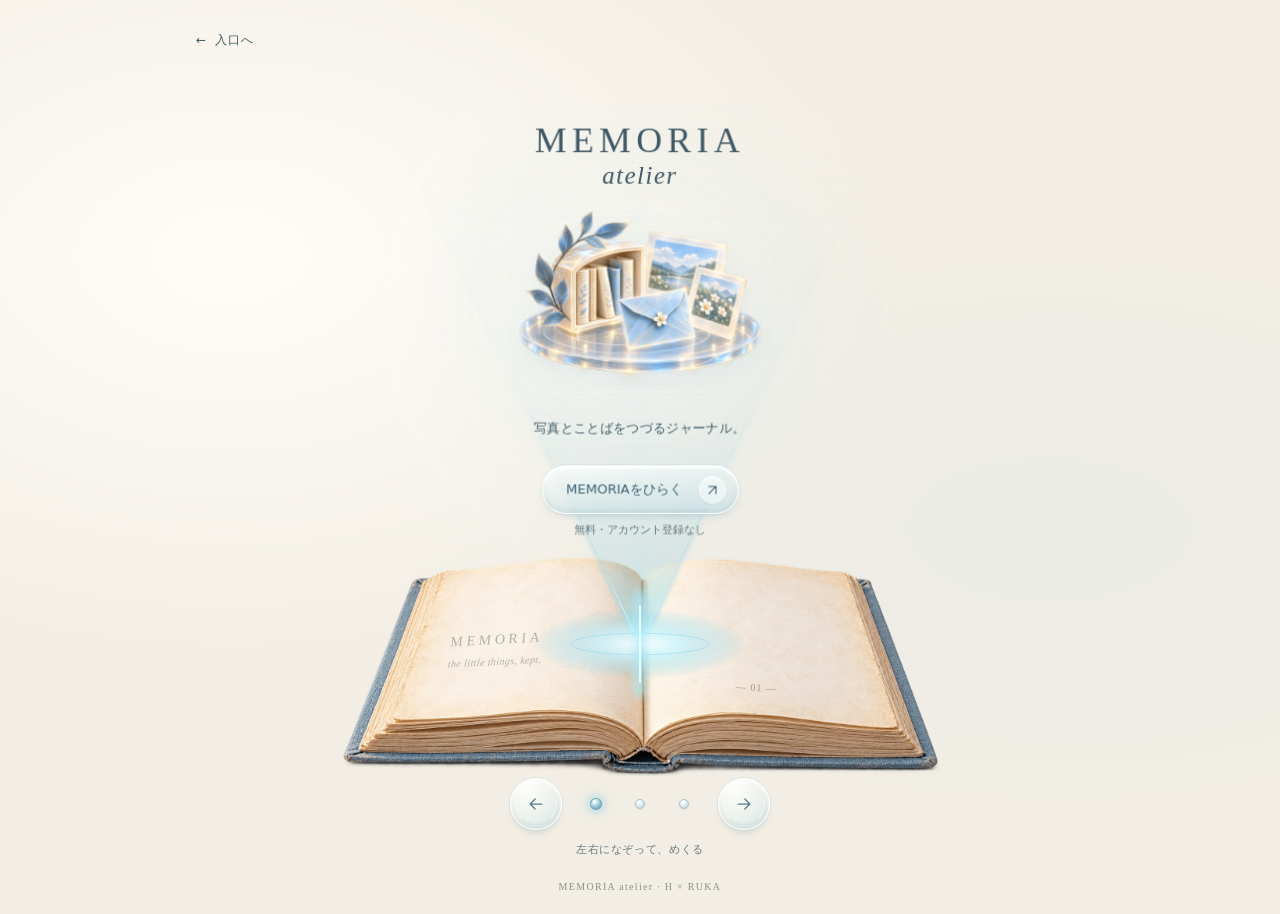
==== commit 0087098a: "Try a circular 3D hologram illustration on the floating welcome page" ====
--- a/floating-journal.html
+++ b/floating-journal.html
@@ -55,7 +55,7 @@
           <span class="corner corner-bl" aria-hidden="true"></span><span class="corner corner-br" aria-hidden="true"></span>
           <section class="panel welcome-panel" id="welcome" aria-labelledby="welcome-title">
             <h1 id="welcome-title">MEMORIA <em>atelier</em></h1>
-            <div class="paper-world" role="img" aria-label="紙の本棚や花、手紙が広がる折り紙のジャーナル"></div>
+            <div class="paper-world circular-world" role="img" aria-label="透明な円形の台座に、本棚・写真・手紙が立体で浮かぶ小さなアトリエ"></div>
             <p class="panel-copy">写真とことばをつづるジャーナル。</p>
             <a class="ink-link" href="https://memoria-atelier-hxr.netlify.app/" target="_blank" rel="noopener noreferrer">MEMORIAをひらく <span class="link-arrow" aria-hidden="true"><svg viewBox="0 0 24 24" focusable="false"><path d="M7 17 17 7M7 7h10v10"/></svg></span></a>
             <p class="quiet-note">無料・アカウント登録なし</p>
--- a/floating-journal.css
+++ b/floating-journal.css
@@ -390,3 +390,20 @@
   .panel-copy { font-size: 11px; }
   .floating-window .ink-link { font-size: 11px; }
 }
+
+/* One rounded, transparent miniature for the welcome-page style trial. */
+.paper-world.circular-world {
+  width: 360px;
+  height: 210px;
+  margin: 4px 0 0;
+  background: url('./assets/floating-journal/circular-atelier-v1.webp') center / contain no-repeat;
+  mix-blend-mode: normal;
+  mask-image: none;
+  -webkit-mask-image: none;
+}
+@media (min-width: 601px) {
+  .floating-window, .panel { min-height: 466px; }
+}
+@media (max-width: 600px) {
+  .paper-world.circular-world { width: 100%; height: clamp(164px, 48vw, 190px); margin: 4px 0 0; }
+}
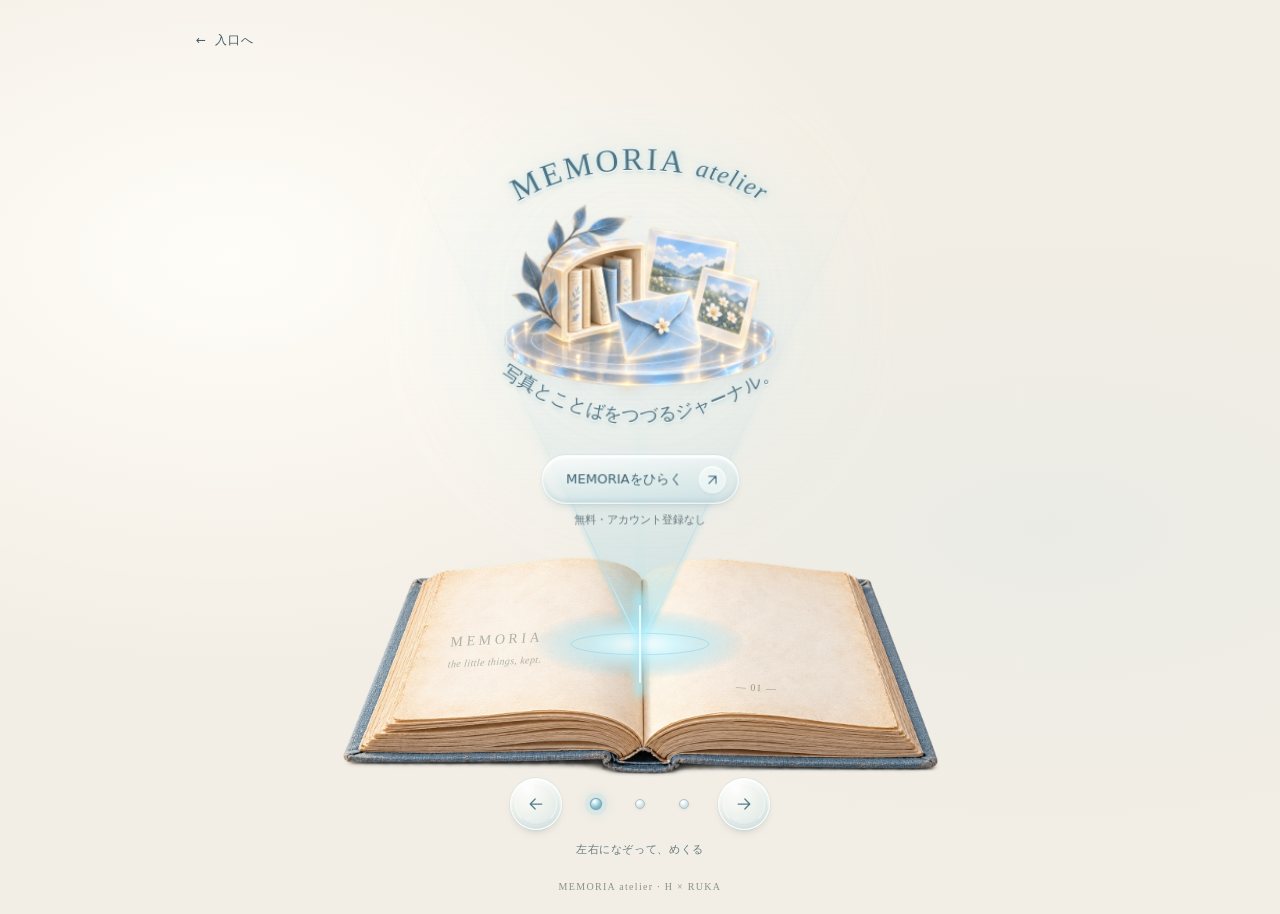
==== commit 586c2557: "Curve welcome lettering around the circular hologram" ====
--- a/floating-journal.html
+++ b/floating-journal.html
@@ -54,9 +54,19 @@
           <span class="corner corner-tl" aria-hidden="true"></span><span class="corner corner-tr" aria-hidden="true"></span>
           <span class="corner corner-bl" aria-hidden="true"></span><span class="corner corner-br" aria-hidden="true"></span>
           <section class="panel welcome-panel" id="welcome" aria-labelledby="welcome-title">
-            <h1 id="welcome-title">MEMORIA <em>atelier</em></h1>
-            <div class="paper-world circular-world" role="img" aria-label="透明な円形の台座に、本棚・写真・手紙が立体で浮かぶ小さなアトリエ"></div>
-            <p class="panel-copy">写真とことばをつづるジャーナル。</p>
+            <h1 class="sr-only" id="welcome-title">MEMORIA <em>atelier</em></h1>
+            <div class="hologram-orbit">
+              <div class="paper-world circular-world" role="img" aria-label="透明な円形の台座に、本棚・写真・手紙が立体で浮かぶ小さなアトリエ"></div>
+              <svg class="orbit-lettering" viewBox="0 0 420 320" aria-hidden="true" focusable="false">
+                <defs>
+                  <path id="welcome-title-arc" d="M32 165 A178 118 0 0 1 388 165"/>
+                  <path id="welcome-copy-arc" d="M35 224 Q210 376 385 224"/>
+                </defs>
+                <text class="orbit-title" text-anchor="middle"><textPath href="#welcome-title-arc" startOffset="50%">MEMORIA<tspan class="orbit-atelier" dx="10">atelier</tspan></textPath></text>
+                <text class="orbit-copy" text-anchor="middle"><textPath href="#welcome-copy-arc" startOffset="50%">写真とことばをつづるジャーナル。</textPath></text>
+              </svg>
+            </div>
+            <p class="panel-copy sr-only">写真とことばをつづるジャーナル。</p>
             <a class="ink-link" href="https://memoria-atelier-hxr.netlify.app/" target="_blank" rel="noopener noreferrer">MEMORIAをひらく <span class="link-arrow" aria-hidden="true"><svg viewBox="0 0 24 24" focusable="false"><path d="M7 17 17 7M7 7h10v10"/></svg></span></a>
             <p class="quiet-note">無料・アカウント登録なし</p>
           </section>
--- a/floating-journal.css
+++ b/floating-journal.css
@@ -407,3 +407,54 @@
 @media (max-width: 600px) {
   .paper-world.circular-world { width: 100%; height: clamp(164px, 48vw, 190px); margin: 4px 0 0; }
 }
+
+/* Editable lettering follows the miniature's upper and lower curves. */
+.welcome-panel { justify-content: center; }
+.welcome-panel > .sr-only { animation: none !important; transform: none; }
+.hologram-orbit {
+  --layer-depth: 64px;
+  --arrival-depth: 84px;
+  --arrival-x: 16px;
+  --arrival-y: 16px;
+  position: relative;
+  flex: 0 0 auto;
+  width: calc(100% + 30px);
+  max-width: 400px;
+  aspect-ratio: 420 / 320;
+  margin: 0 0 18px;
+}
+.hologram-orbit .paper-world.circular-world {
+  position: absolute;
+  left: 5.714%;
+  top: 17.8125%;
+  width: 88.572%;
+  max-width: none;
+  height: 77.5%;
+  margin: 0;
+  filter: drop-shadow(0 7px 10px #83b0c11c);
+}
+.orbit-lettering {
+  position: absolute;
+  inset: 0;
+  width: 100%;
+  height: 100%;
+  overflow: visible;
+  pointer-events: none;
+  filter: drop-shadow(0 2px 1px #80a2ab29);
+}
+.orbit-title {
+  font: 32px var(--serif);
+  letter-spacing: 2.8px;
+  fill: #4c7484;
+  stroke: #efffffaa;
+  stroke-width: .4px;
+  paint-order: stroke fill;
+  text-shadow: 0 0 9px #a7dfed80, 0 1px 0 #ffffffdf;
+}
+.orbit-atelier { font-size: 25px; font-style: italic; letter-spacing: 1.1px; }
+.orbit-copy {
+  font: 18px system-ui, sans-serif;
+  letter-spacing: .7px;
+  fill: #4e7180;
+  text-shadow: 0 0 8px #b0e7f178, 0 1px 0 #ffffffdf;
+}
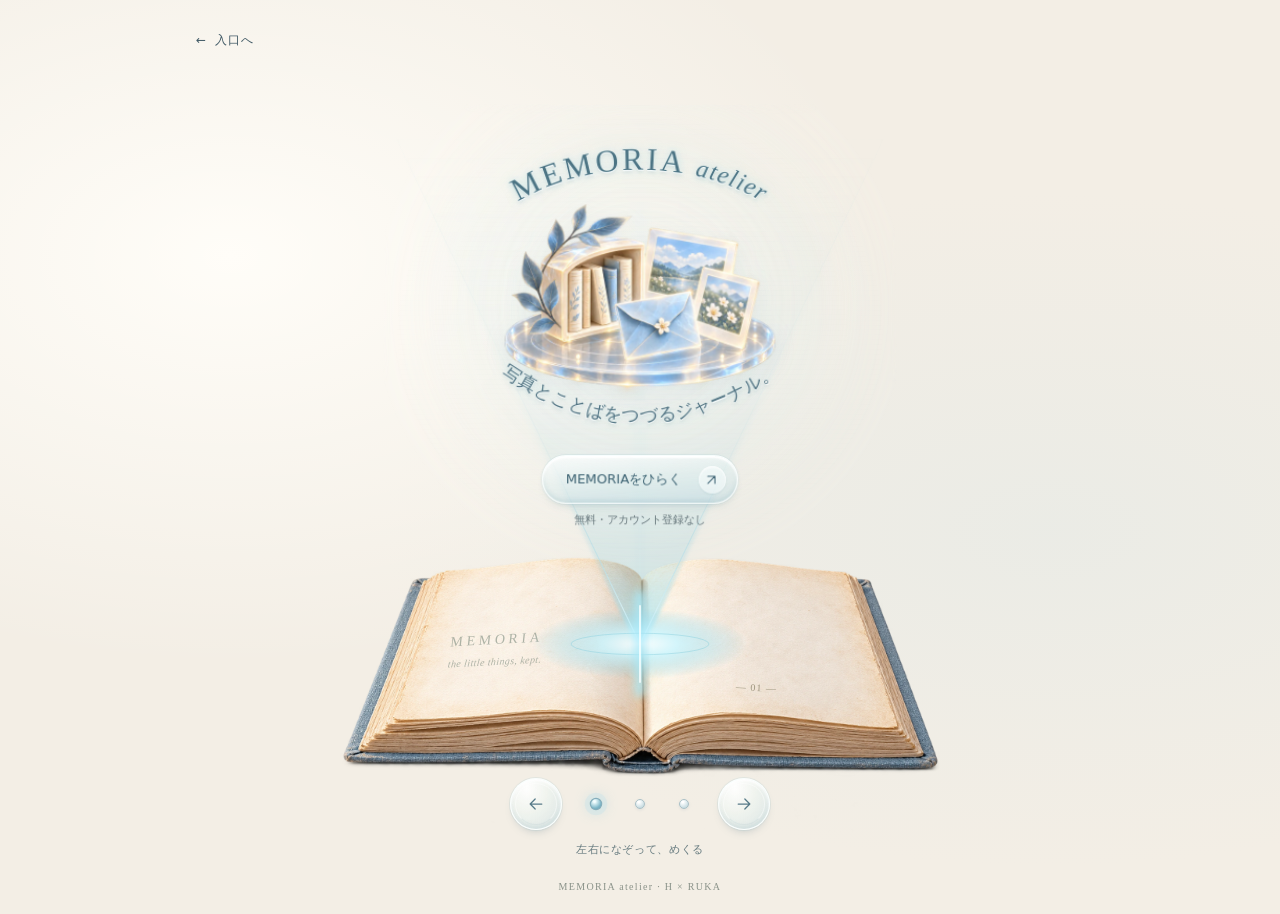
==== commit 0177a691: "Show supplied journal examples in the floating tour and sticker guide" ====
--- a/floating-journal.html
+++ b/floating-journal.html
@@ -72,13 +72,11 @@
           </section>
           <section class="panel create-panel" id="create" aria-labelledby="create-title" hidden>
             <h2 id="create-title">好き、を集めて。</h2>
-            <div class="little-collage" role="img" aria-label="紙に写真風の折り紙イラストとメモ、花の飾りを重ねたページづくりのイメージ">
-              <div class="collage-photo"><div class="collage-photo-art"></div><span>a little memory</span></div>
-              <div class="collage-note"><span>今日のかけら</span><i></i><i></i><i></i></div>
-              <img class="collage-flower" src="./assets/materials/transparent/flower-brooch.png" width="140" height="140" alt="">
-              <span class="paper-tape" aria-hidden="true"></span>
-            </div>
-            <p class="example-caption">ページのイメージ</p>
+            <a class="journal-example" href="./assets/floating-journal/journal-window-example.webp" target="_blank" rel="noopener noreferrer" aria-label="完成ページの作例を大きく見る（新しいタブ）">
+              <img src="./assets/floating-journal/journal-window-example.webp" width="1193" height="1536" alt="折り紙の窓と薄いカーテン、星の灯り、花、ふたりの線画を重ねたジャーナルの作例" decoding="async">
+              <span class="example-zoom" aria-hidden="true"><svg viewBox="0 0 24 24" focusable="false"><circle cx="10" cy="10" r="6"/><path d="m15 15 5 5M7 10h6m-3-3v6"/></svg></span>
+            </a>
+            <p class="example-caption">ページの作例 · タップで拡大</p>
             <p class="panel-copy">シールも手書きも、自由に重ねて。</p>
             <a class="ink-link" href="./sticker-prompts.html">シールのプロンプト棚 <span class="link-arrow" aria-hidden="true"><svg viewBox="0 0 24 24" focusable="false"><path d="M5 12h14m-6-6 6 6-6 6"/></svg></span></a>
           </section>
--- a/floating-journal.css
+++ b/floating-journal.css
@@ -71,6 +71,7 @@
 .panel > .ink-link { --layer-depth: 20px; }
 .panel > .paper-world,
 .panel > .little-collage,
+.panel > .journal-example,
 .panel > .keepsake {
   --layer-depth: 64px;
   --arrival-depth: 84px;
@@ -458,3 +459,48 @@
   fill: #4e7180;
   text-shadow: 0 0 8px #b0e7f178, 0 1px 0 #ffffffdf;
 }
+
+/* A complete journal page floats above the book, with a full-size view. */
+.journal-example {
+  position: relative;
+  display: block;
+  flex: 0 0 auto;
+  height: 230px;
+  max-width: 100%;
+  aspect-ratio: 1193 / 1536;
+  margin: 8px 0 6px;
+  border-radius: 4px;
+}
+.journal-example img {
+  display: block;
+  width: 100%;
+  height: 100%;
+  object-fit: contain;
+  border-radius: inherit;
+  box-shadow: 0 0 18px #b3deeb4d, 0 8px 14px -10px #526f7c8c;
+}
+.example-zoom {
+  position: absolute;
+  right: 7px;
+  bottom: 7px;
+  display: grid;
+  place-items: center;
+  width: 32px;
+  height: 32px;
+  border: 1px solid #ffffffd9;
+  border-radius: 50%;
+  color: #456979;
+  background: #f1fbf0d9;
+  box-shadow: inset 0 1px 2px #fff, 0 2px 6px #6b899c33;
+}
+.example-zoom svg {
+  width: 18px;
+  height: 18px;
+  fill: none;
+  stroke: currentColor;
+  stroke-width: 1.5;
+  stroke-linecap: round;
+}
+@media (max-width: 600px) {
+  .journal-example { height: 212px; margin-top: 8px; }
+}
